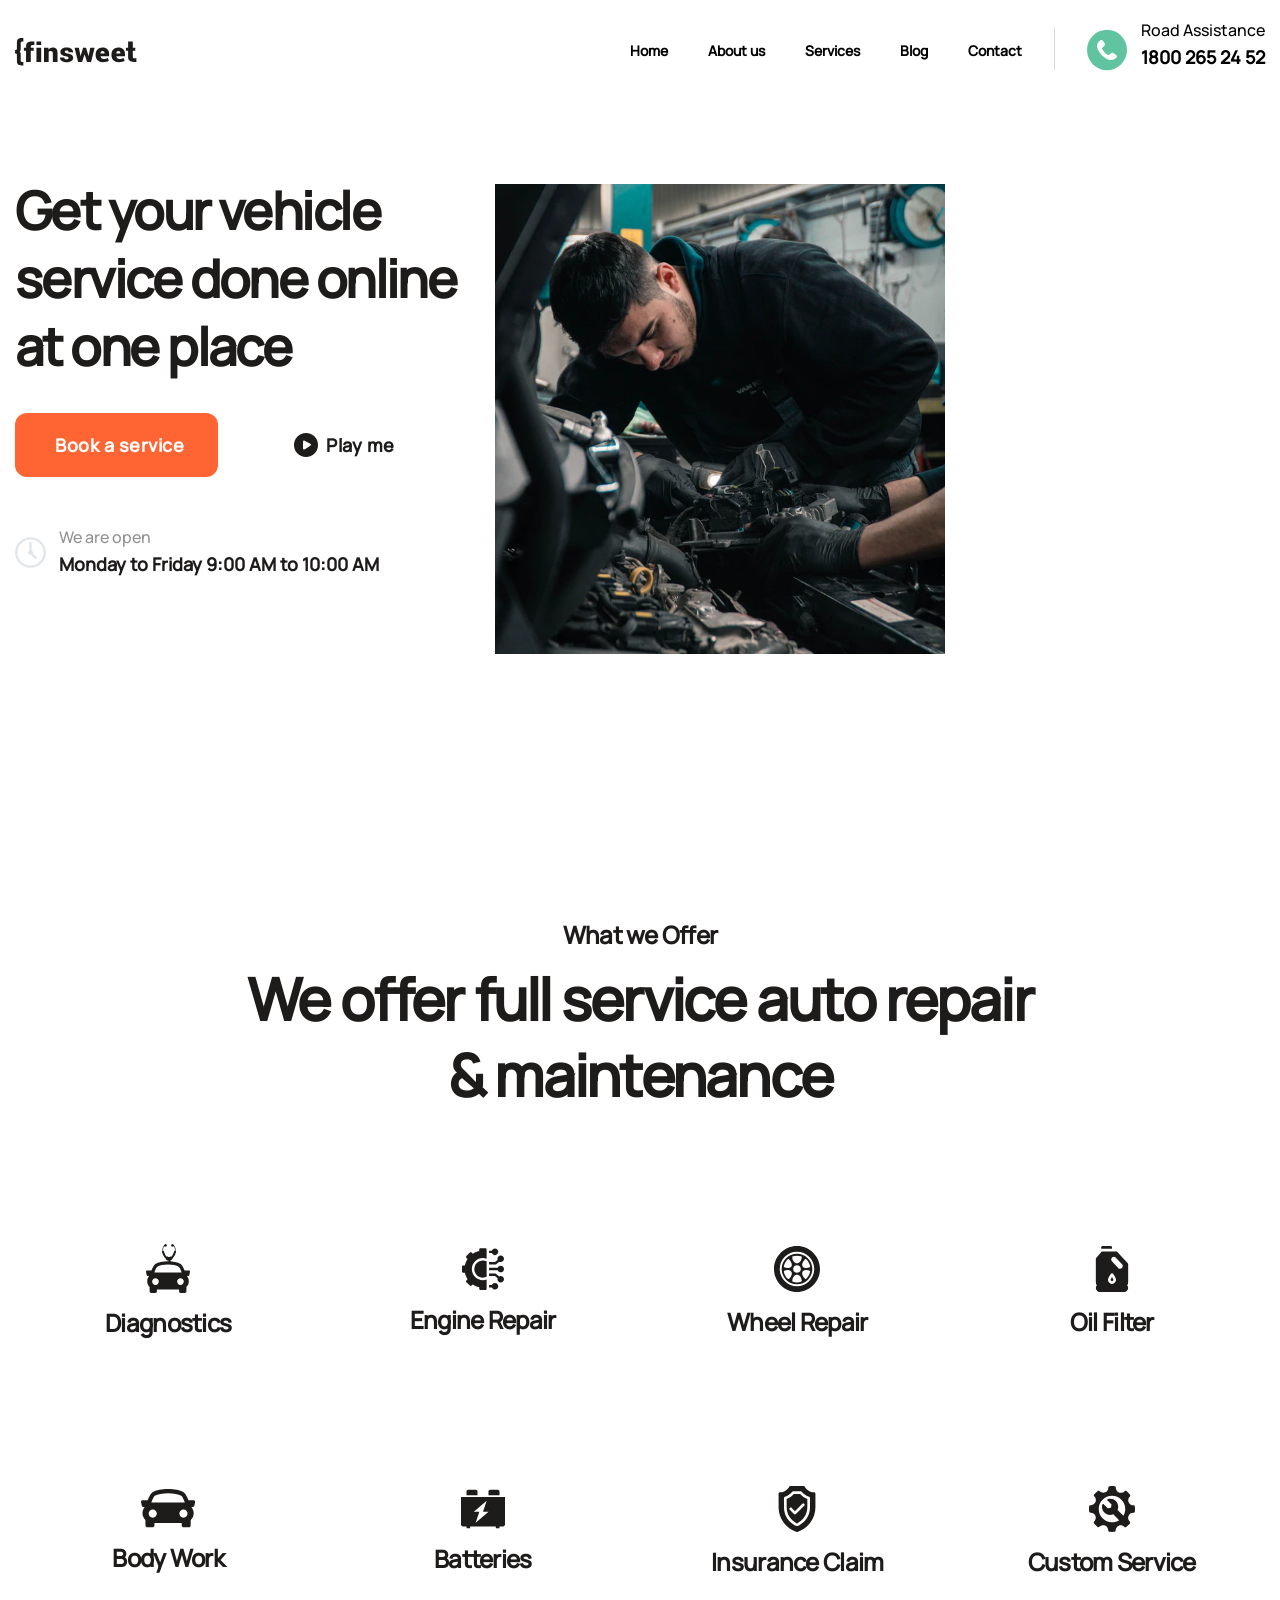
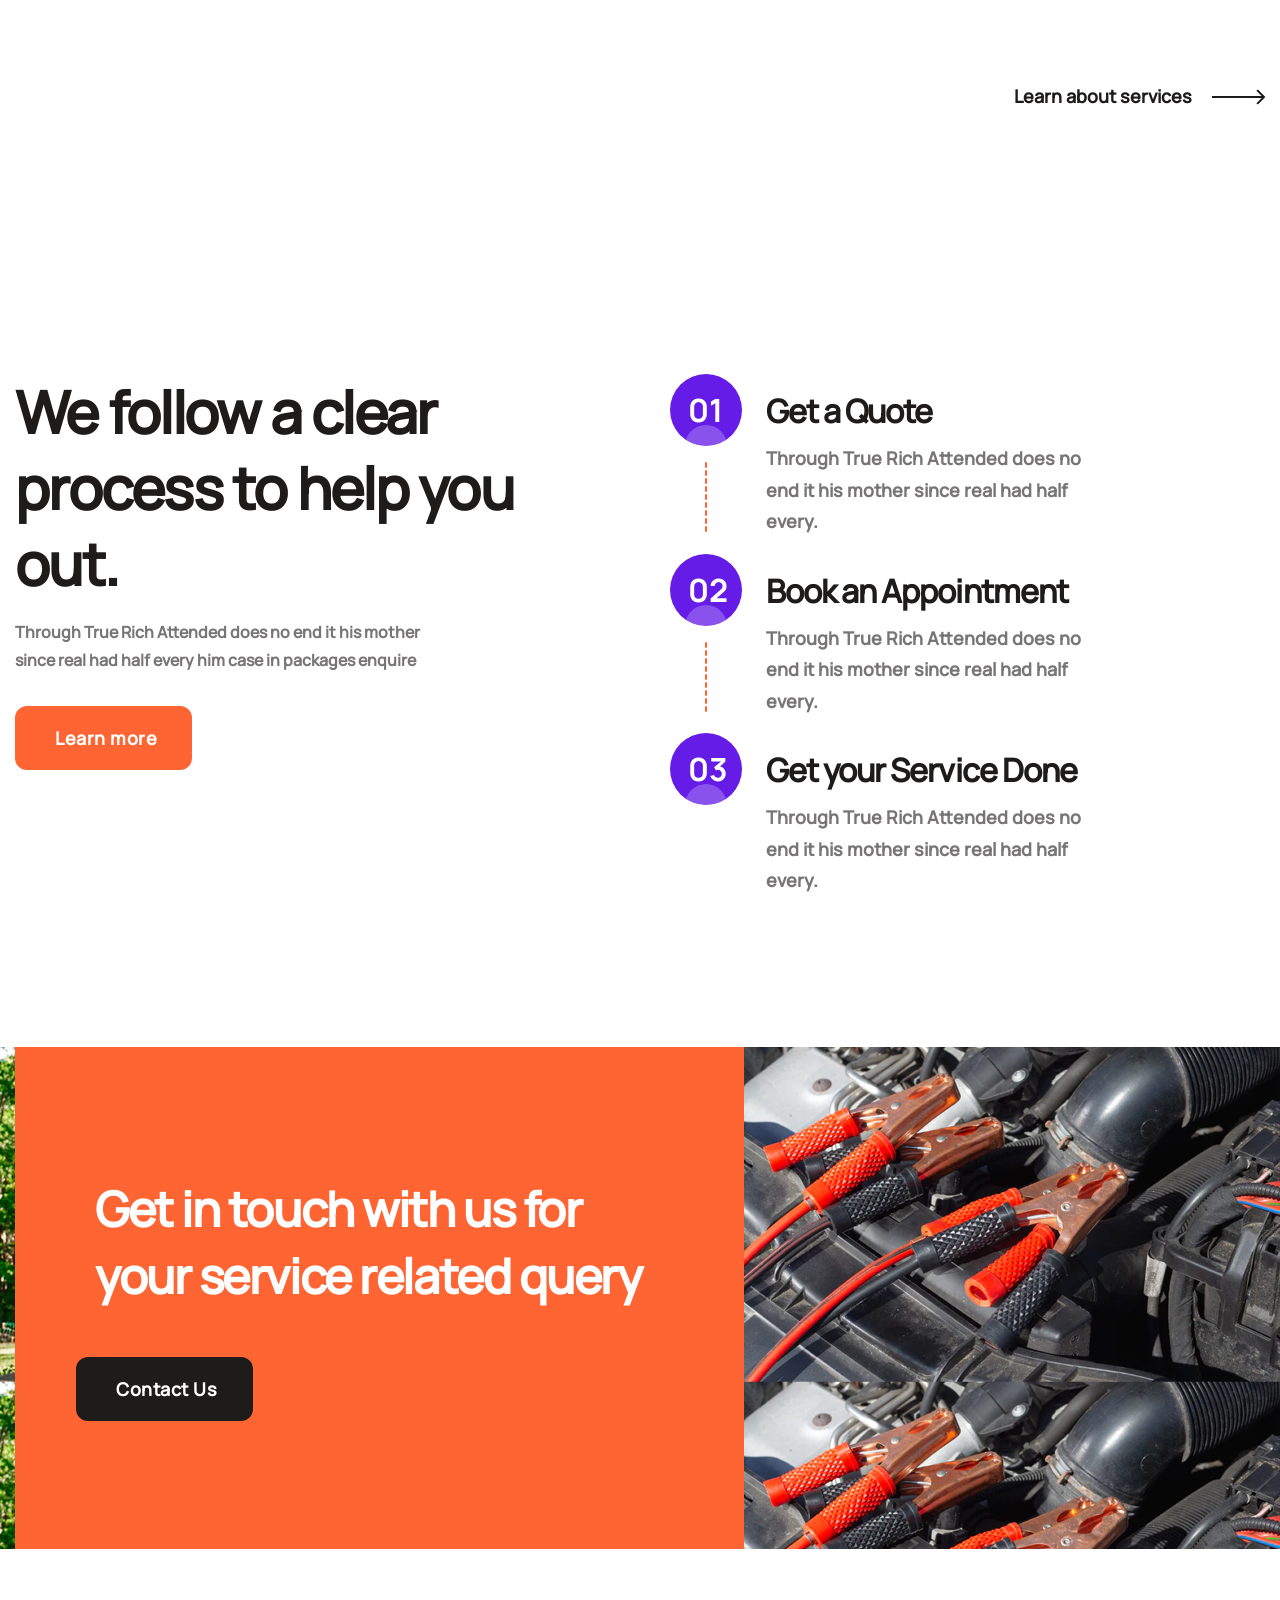
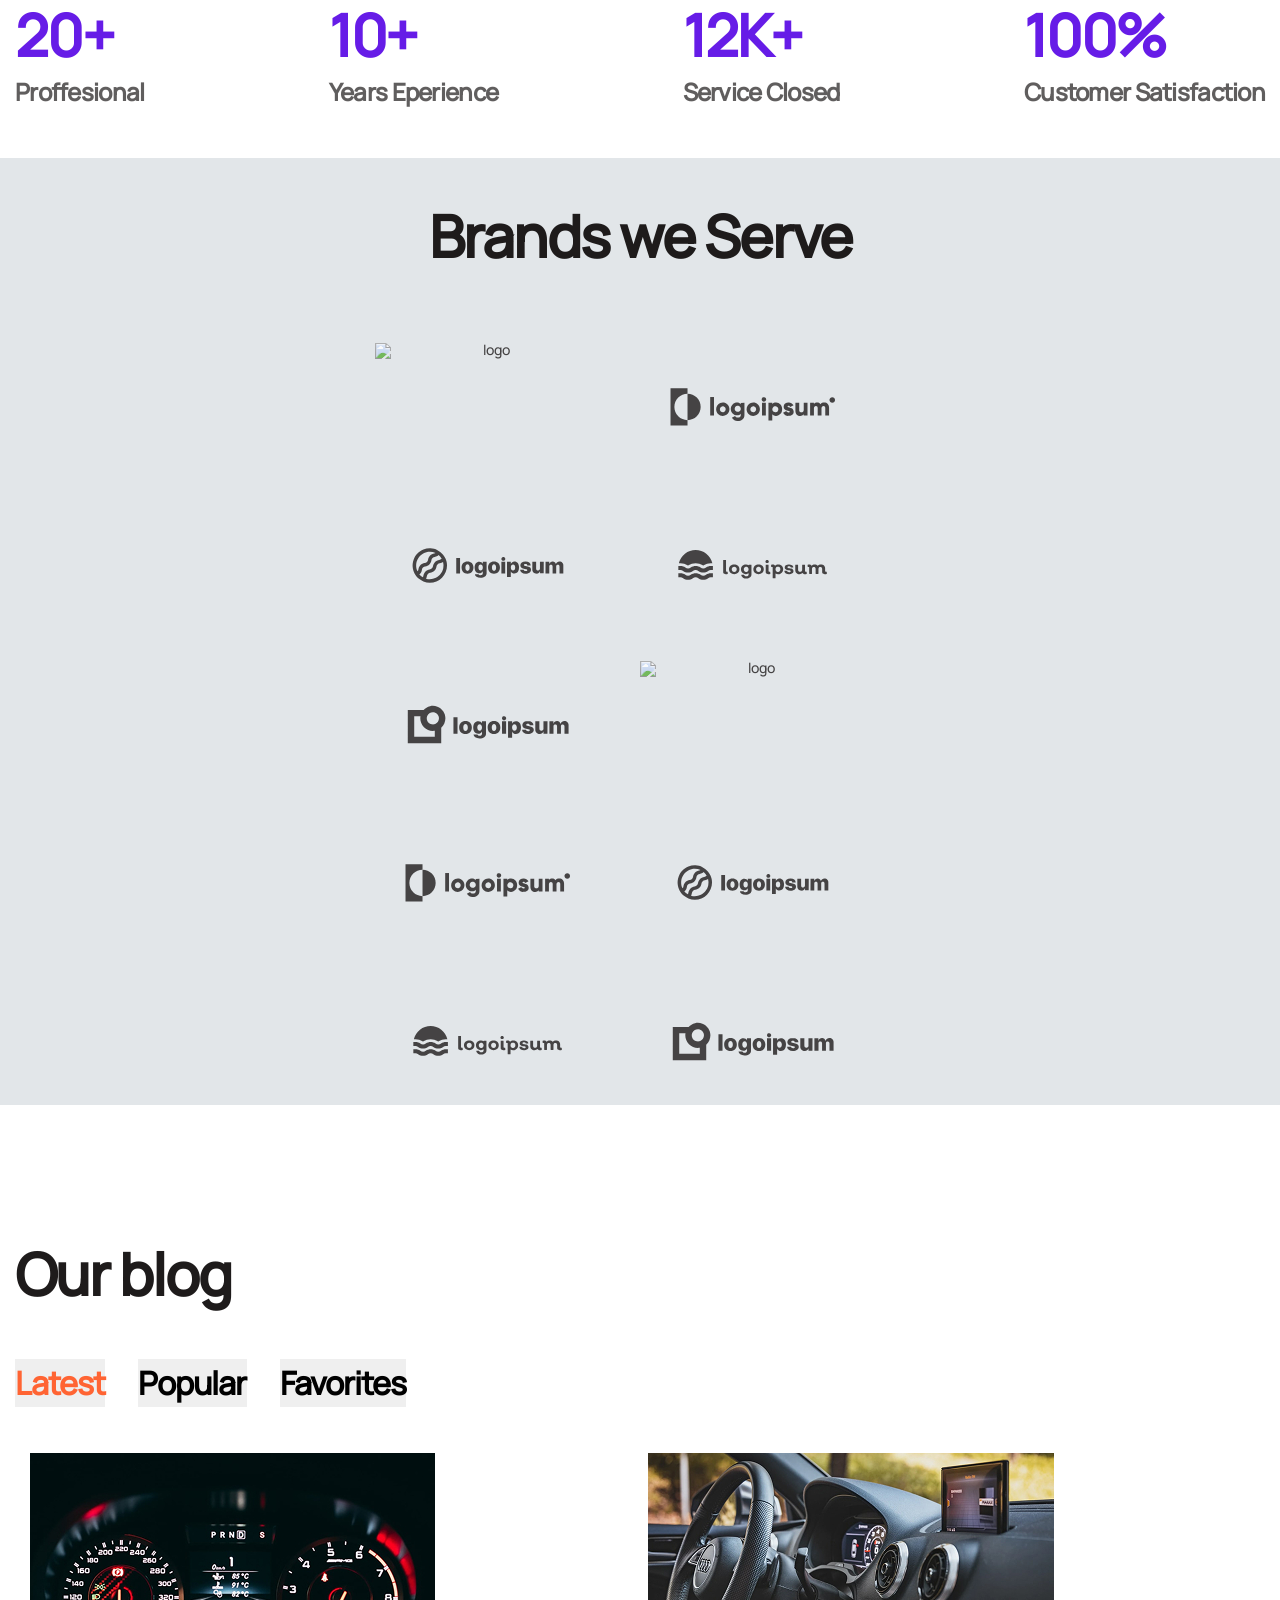
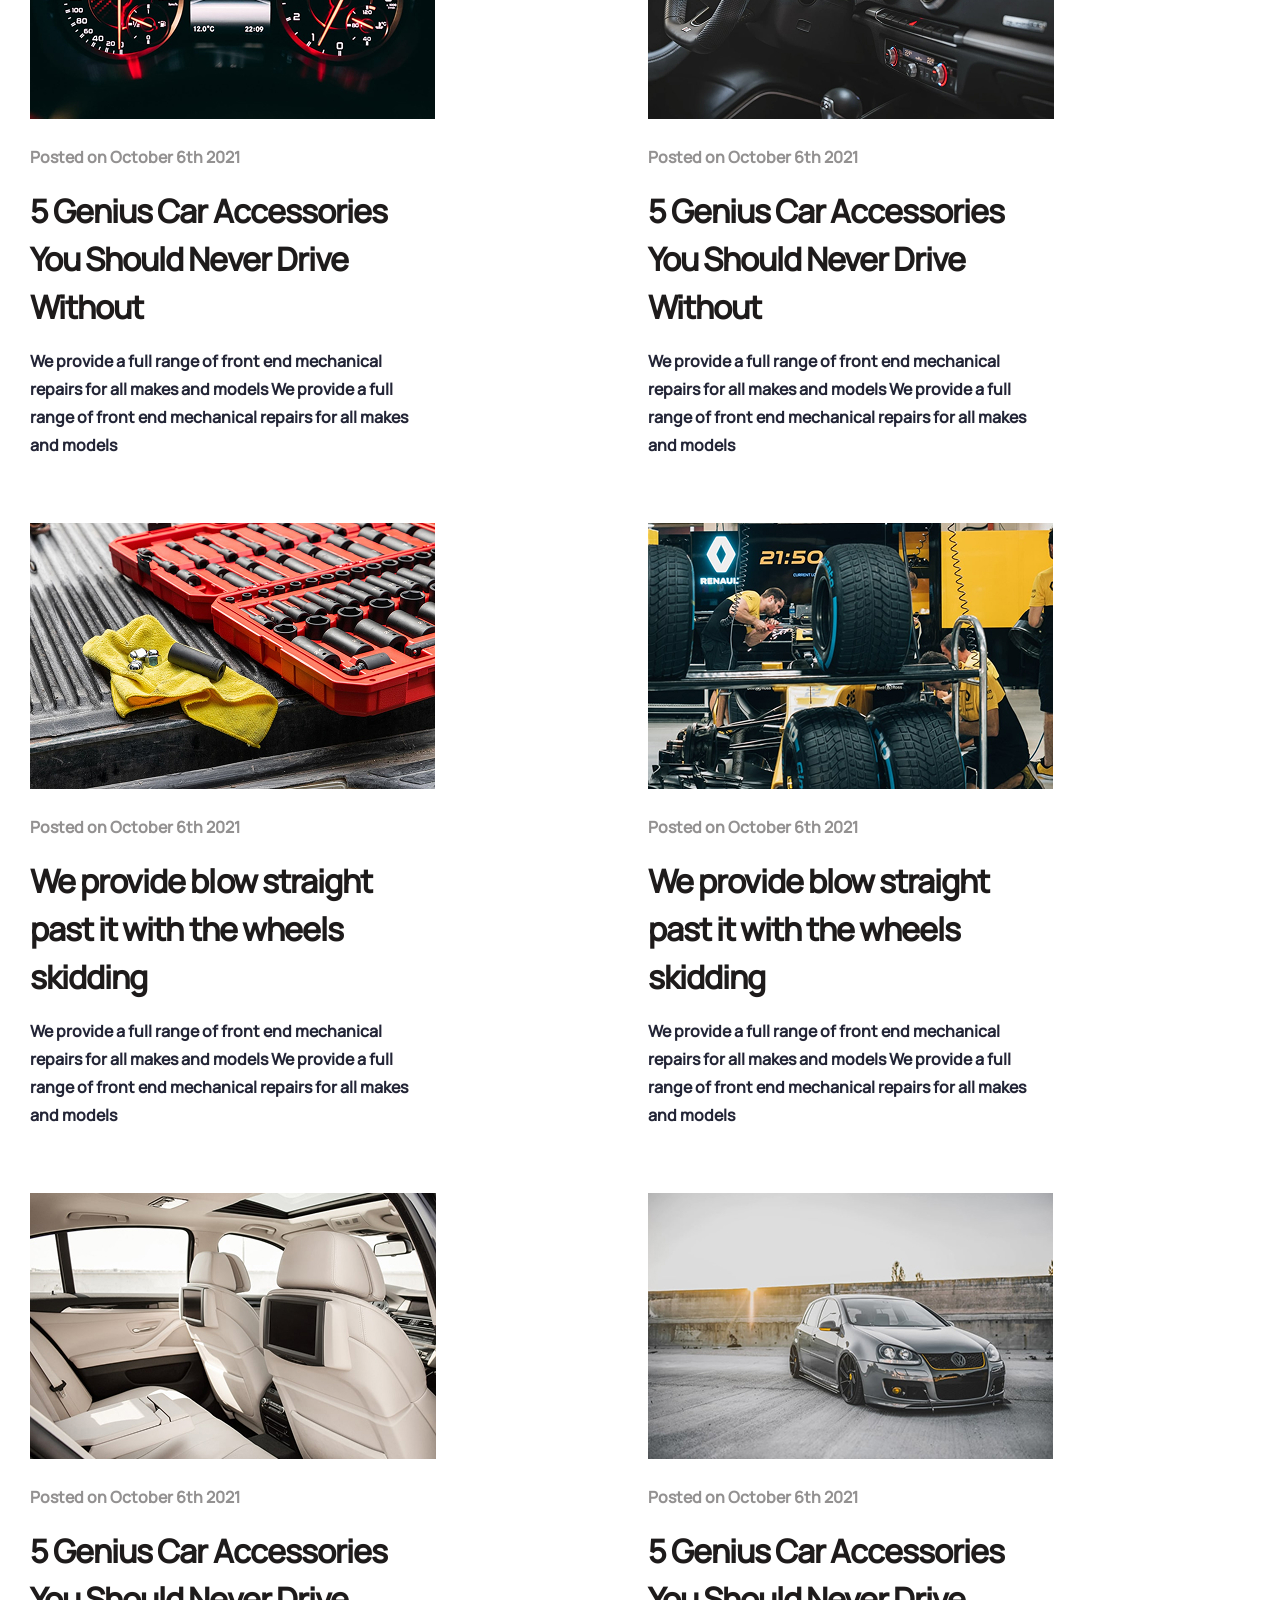
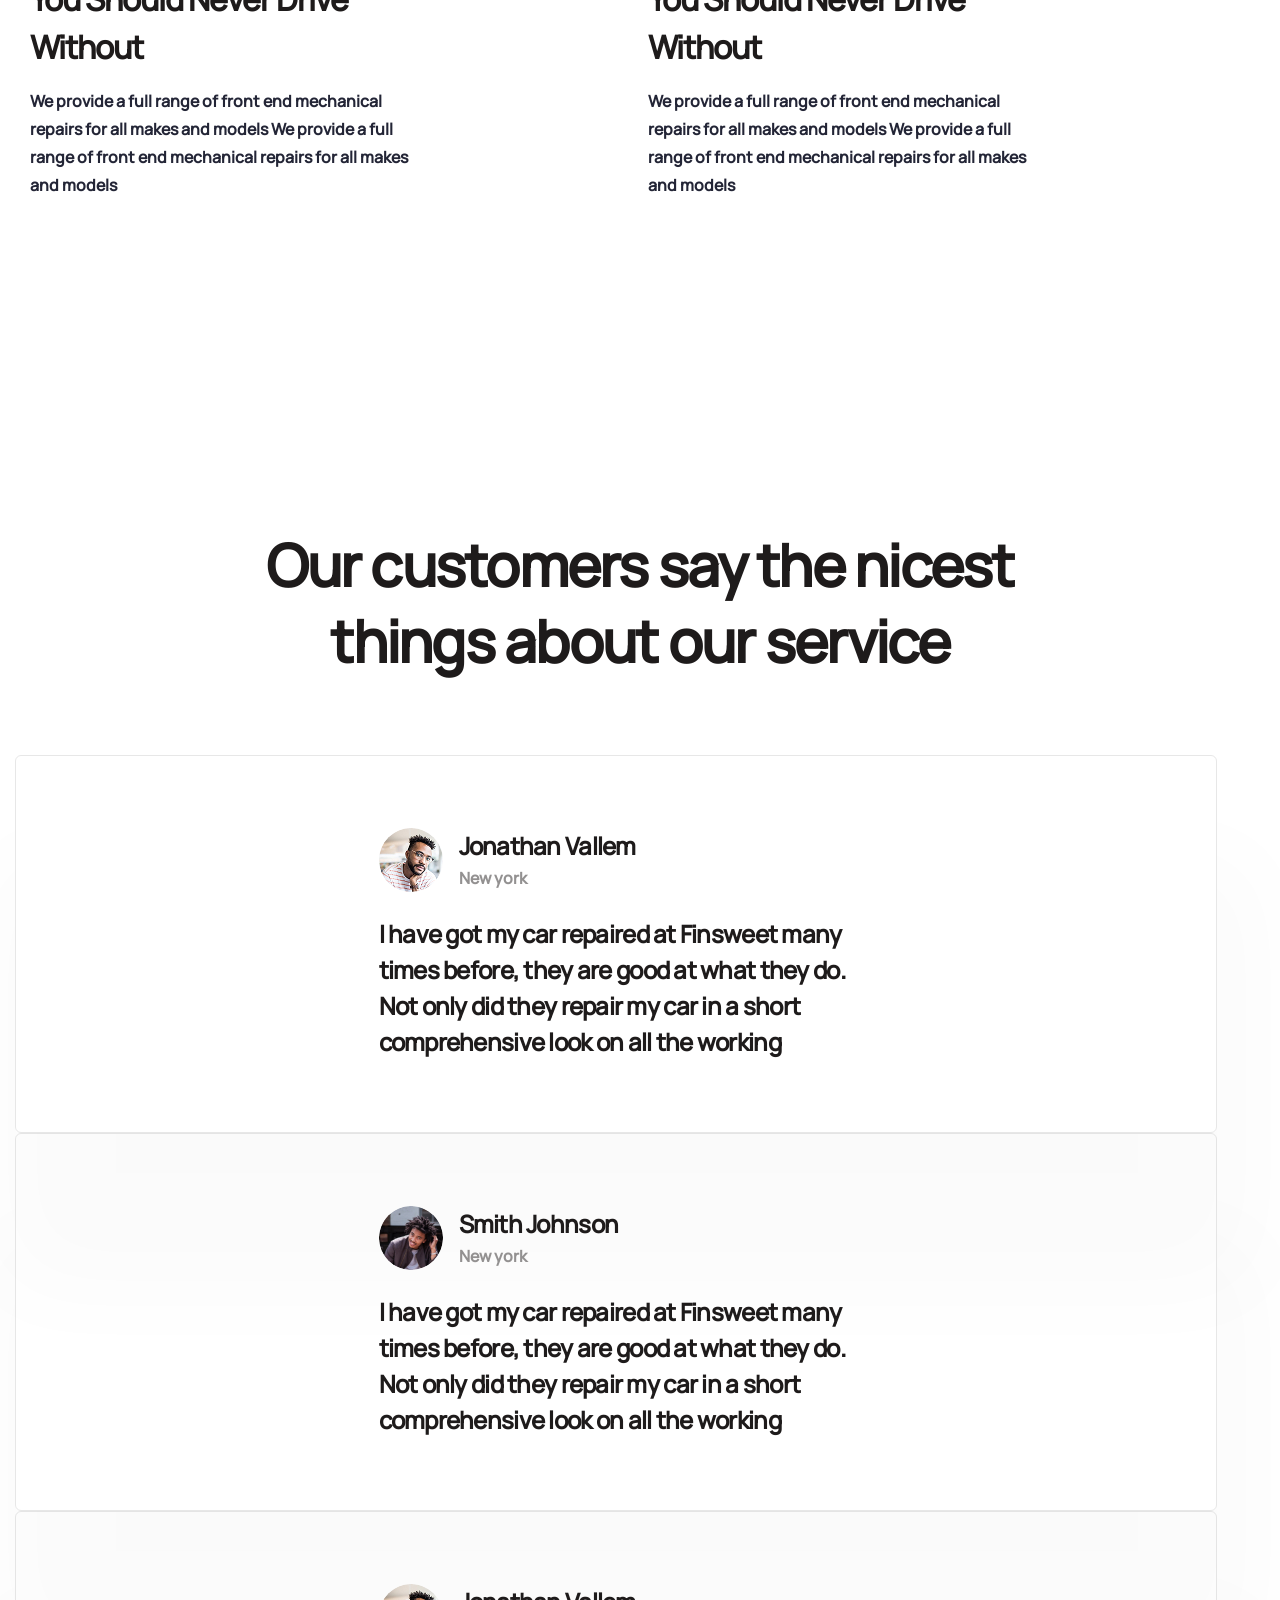
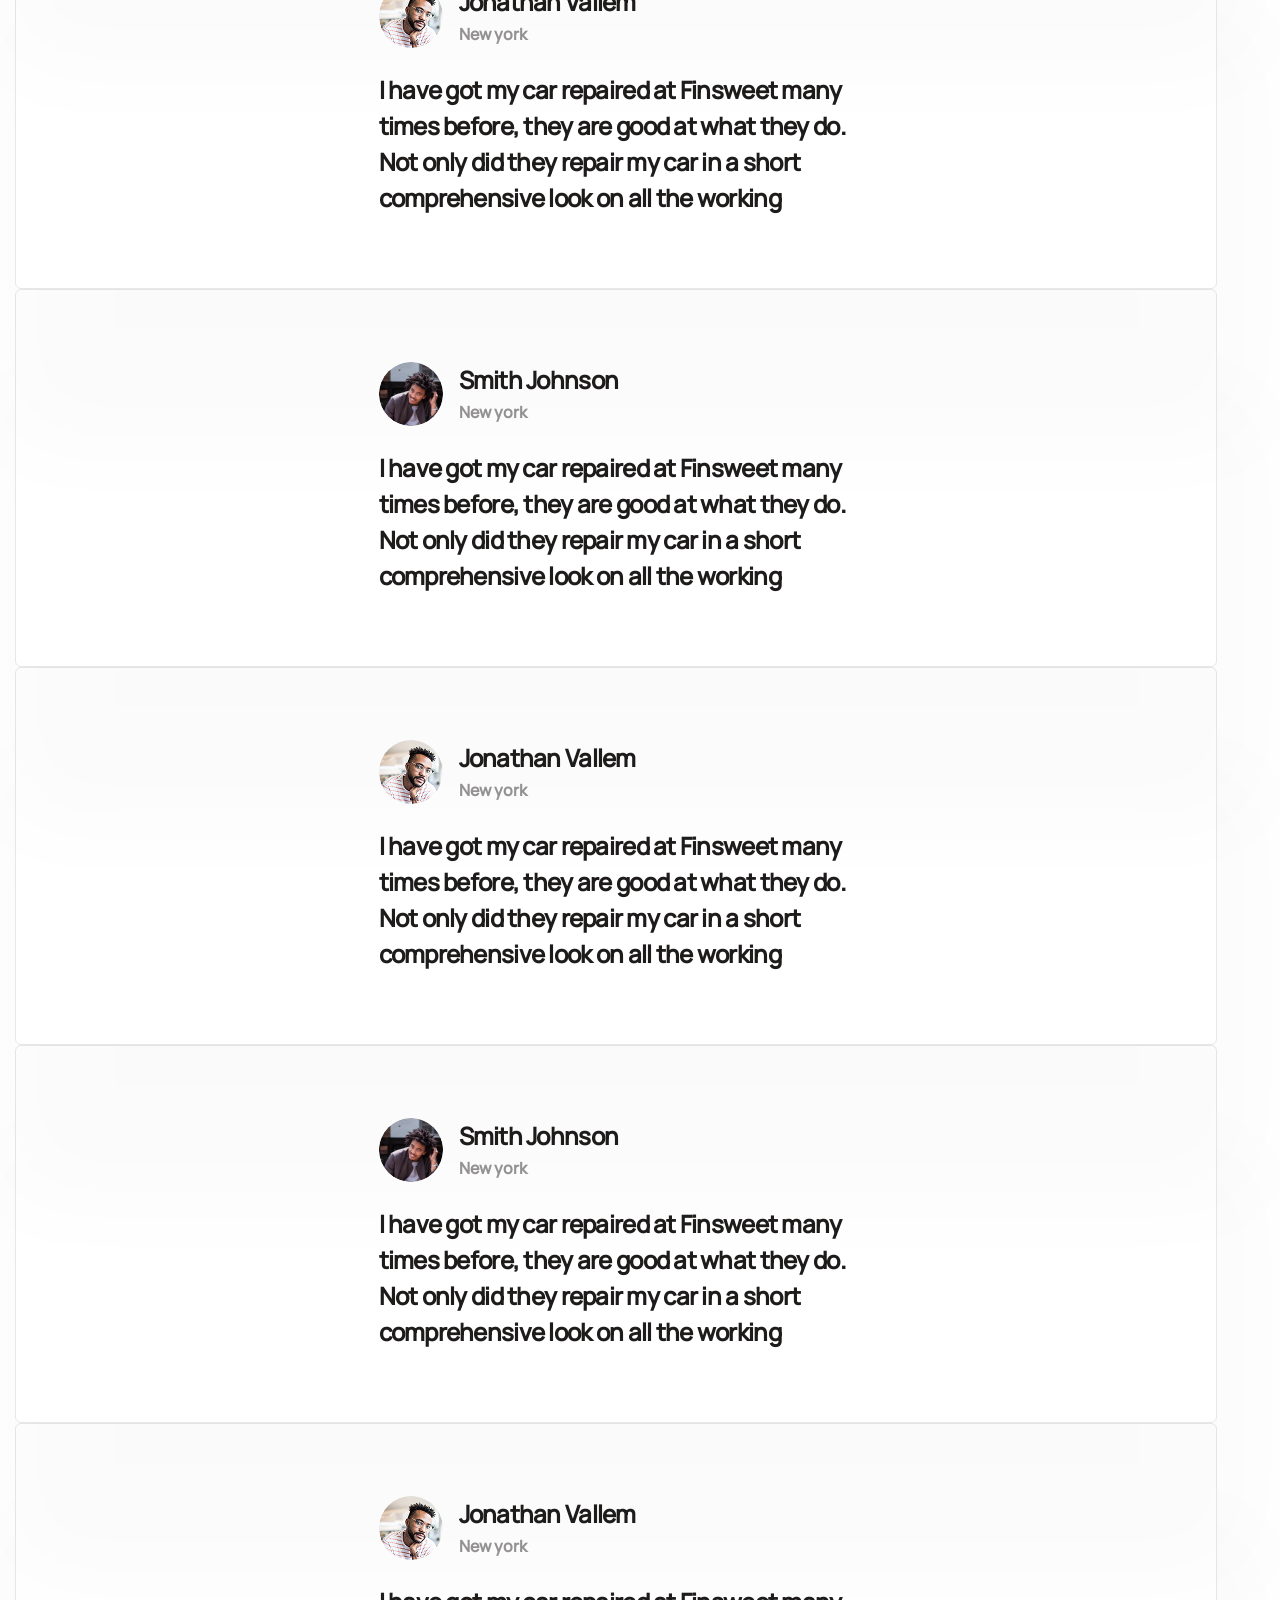
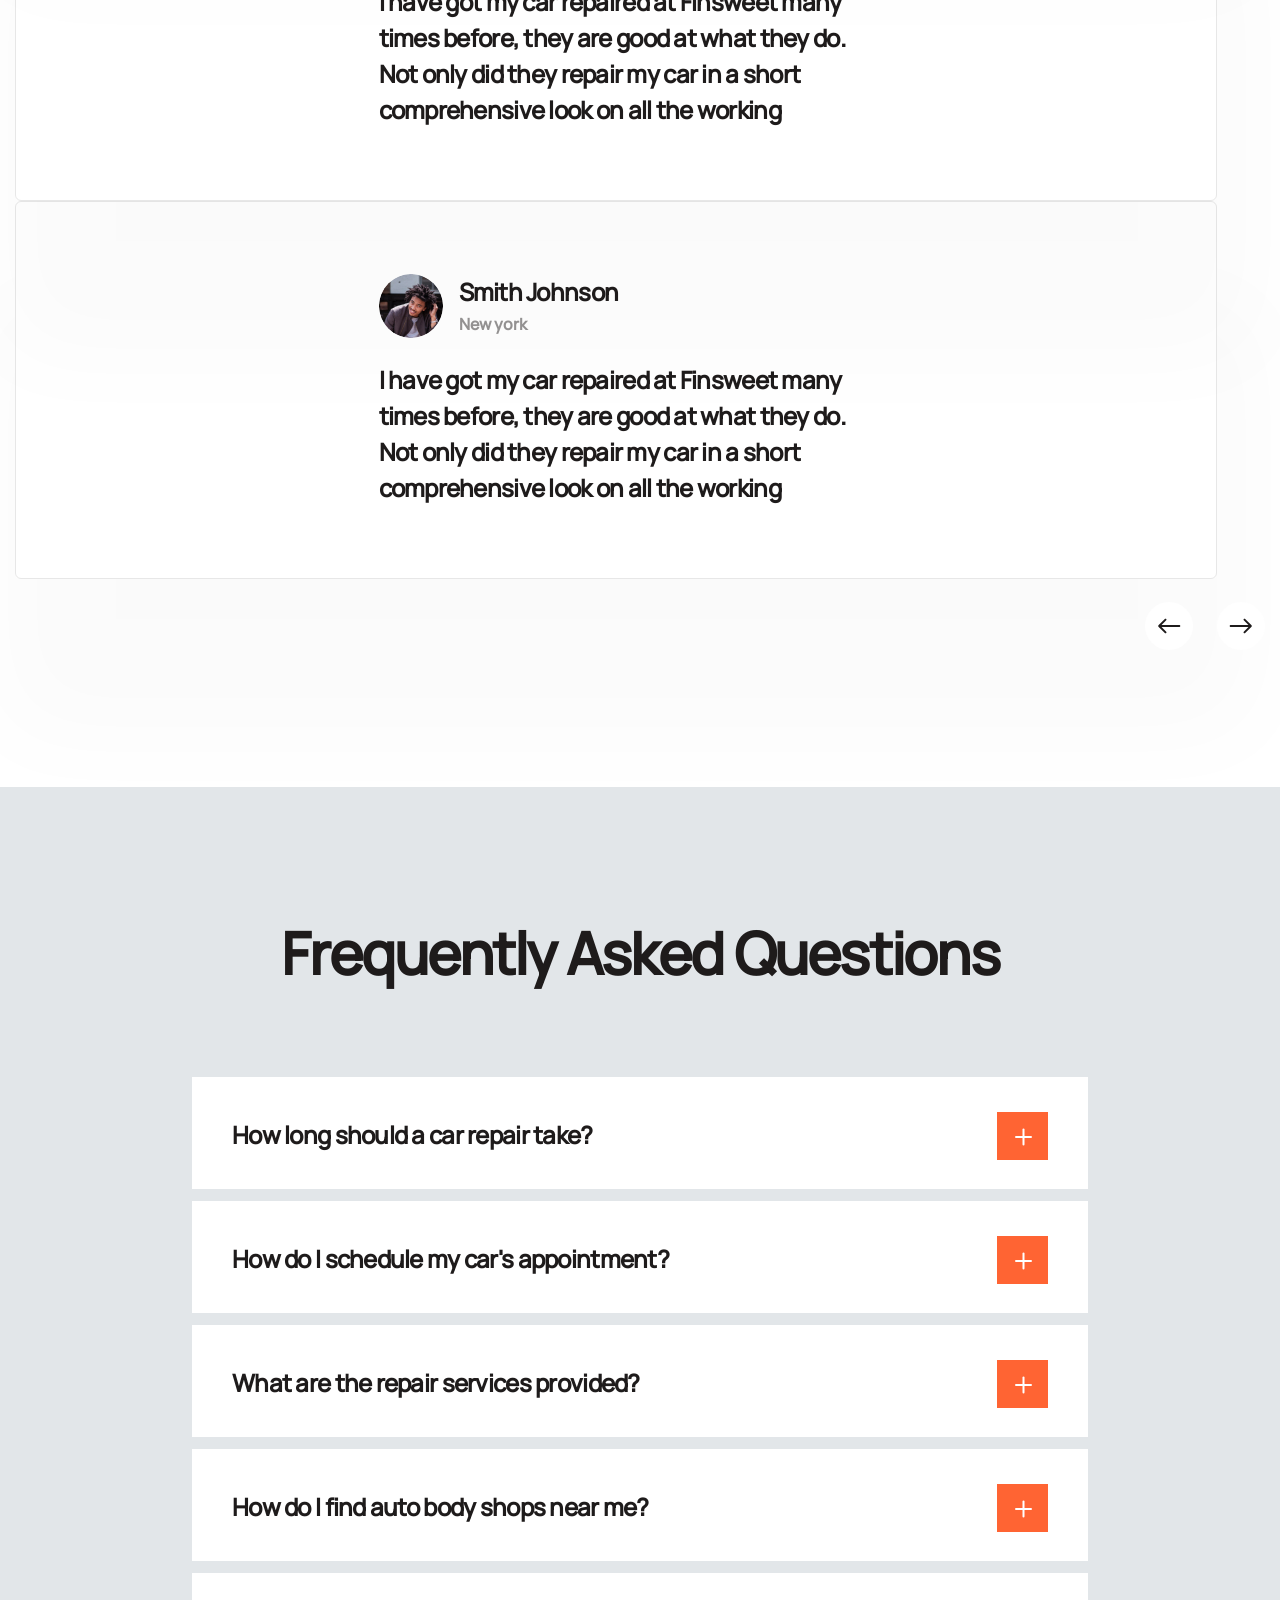
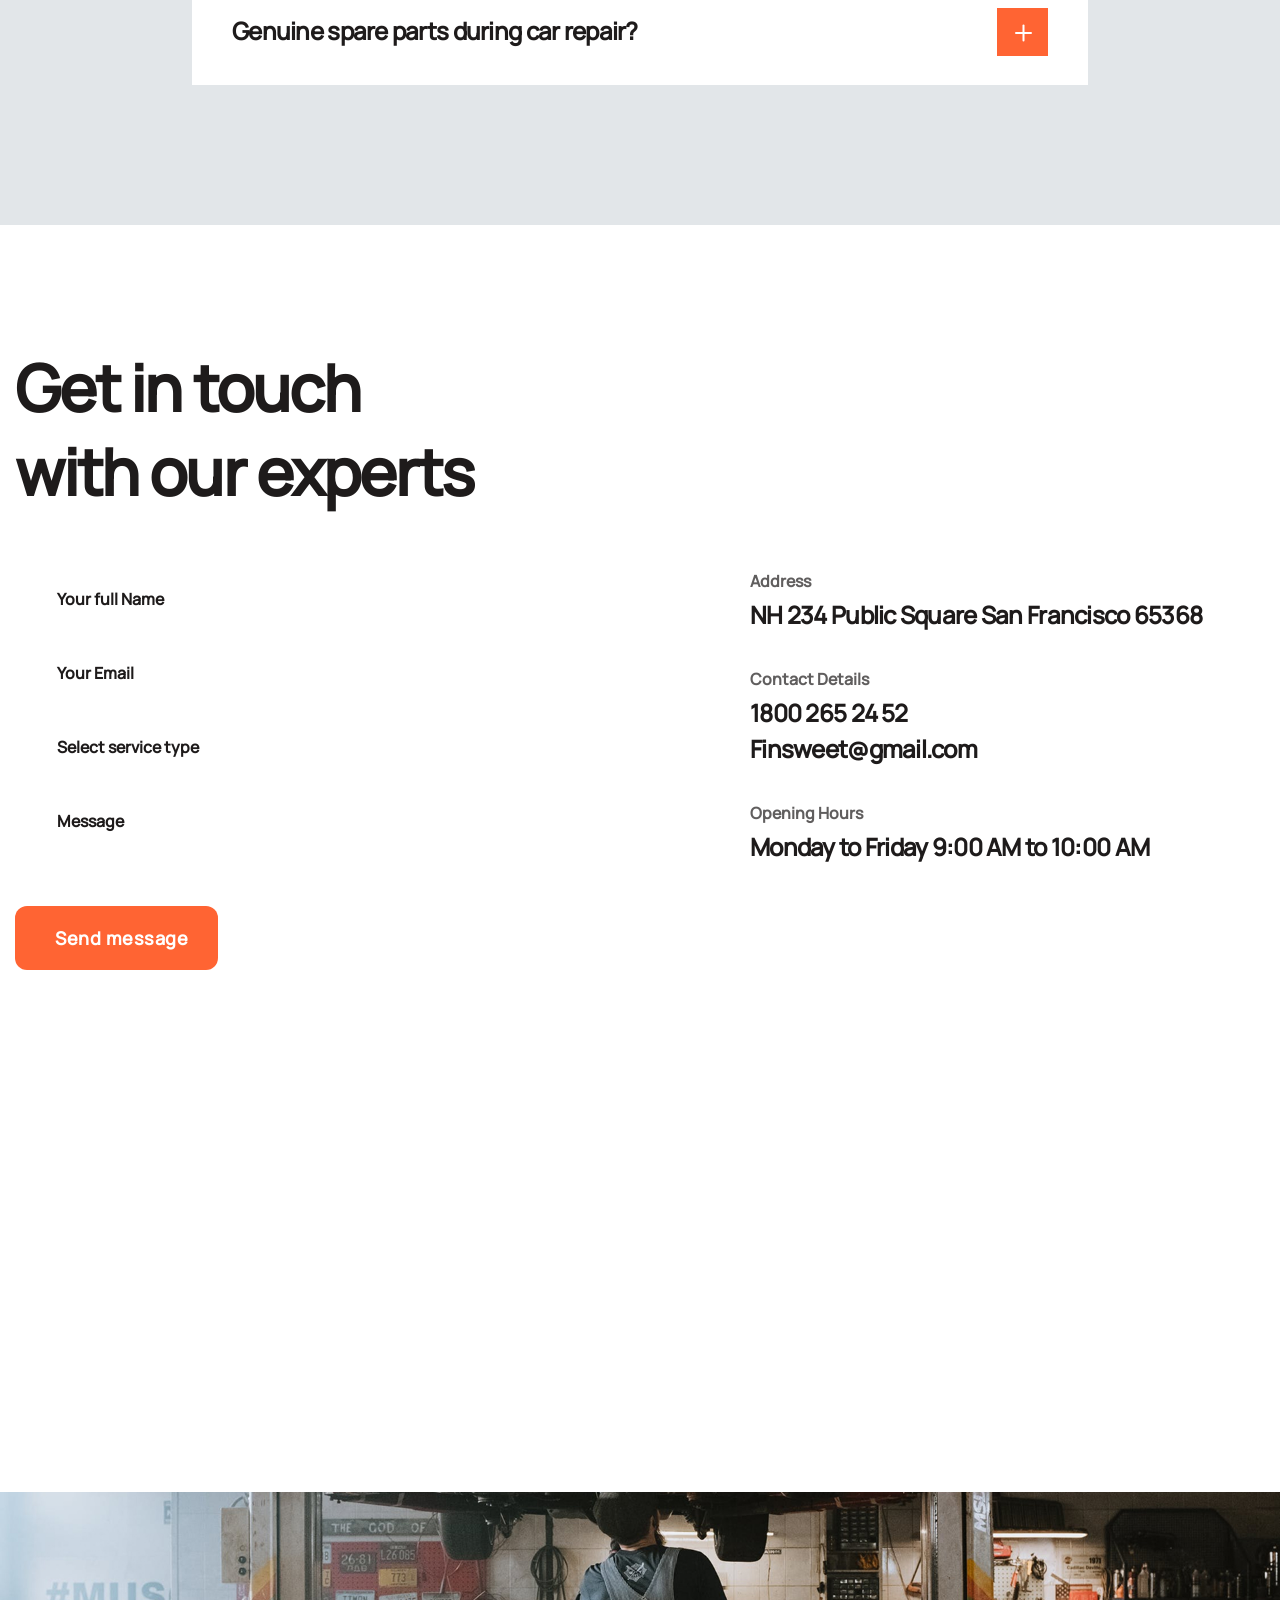
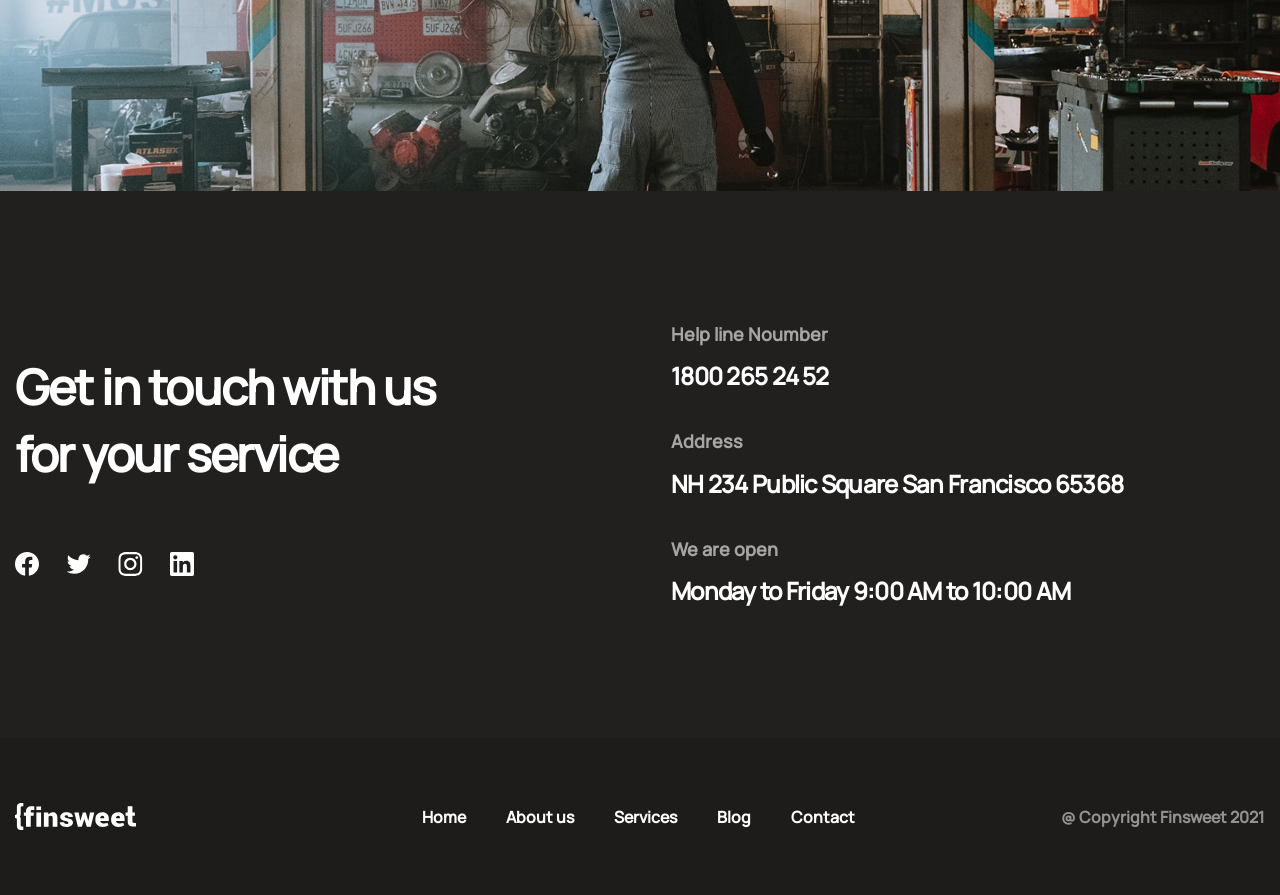
==== index.html @ 6cbe0804 "Version 1.0.0" ====
<!DOCTYPE html>
<html lang="en">

<head>
  <meta charset="UTF-8">
  <meta http-equiv="X-UA-Compatible" content="IE=edge=">
  <meta name="viewport" content="width=device-width, initial-scale=1.0">
  <link rel="stylesheet" href="https://cdn.jsdelivr.net/npm/@fancyapps/ui@5.0/dist/fancybox/fancybox.css" />
  <link rel="stylesheet" type="text/css" href="//cdn.jsdelivr.net/npm/slick-carousel@1.8.1/slick/slick.css" />
  <link rel="stylesheet" href="css/fonts.css">
  <link rel="stylesheet" href="css/reset.css">
  <link rel="stylesheet" href="css/style.css">
  <title>Figma1</title>
</head>

<body>
  <div class="wrapper">
    <div class="overlay overlay--show"></div>
    <header id="home" class="header">
      <a class="burger" href="#">
        <span></span>
      </a>
      <div class="header__top header__top--open">
        <div class="container">
          <div class="header__top-inner">
            <div class="header__logo logo">
              <img src="/images/logo/Logo.svg" alt="logo">
            </div>
            <nav class="header__nav">
              <ul class="header__nav-list">
                <li class="header__nav-item">
                  <a class="header__nav-link" href="#">Home</a>
                </li>
                <li class="header__nav-item">
                  <a class="header__nav-link" href="#about">About us</a>
                </li>
                <li class="header__nav-item">
                  <a class="header__nav-link" href="#services">Services</a>
                </li>
                <li class="header__nav-item">
                  <a class="header__nav-link" href="#blog">Blog</a>
                </li>
                <li class="header__nav-item">
                  <a class="header__nav-link" href="#contact">Contact</a>
                </li>
                <img class="header__nav-line" src="/images/Line.svg" alt="Line">
              </ul>
            </nav>
            <div class="header__user-nav">
              <img class="header__user-img" src="/images/Assistance Icon.svg" alt="Assistance">
              <div class="header__user-text">Road Assistance
                <p class="header__user-number">1800 265 24 52</p>
              </div>
            </div>
          </div>
        </div>
      </div>
      <div class="header__body">
        <div class="container">
          <div class="header__top-inner">
            <div class="header__main">
              <div class="header__content">
                <h1 class="header__title">
                  Get your vehicle service done online at one place
                </h1>
                <div class="header__content-buttons">
                  <a class="header__content-btn button" href="#">Book a service</a>
                  <a class="header__content-btn" href="#">
                    <a class="header__content-btn button button--empty"
                      href="https://www.youtube.com/watch?v=SbNwS1qXj1Q" data-fancybox="button--empty">
                      <img class="header__content-btn__img" src="/images/Play icon.svg">Play me
                    </a>
                  </a>
                </div>
                <div class="header__timetable">
                  <img class="header__timetable-img" src="/images/Icon.svg">
                  <ul class="header__timetable-text">
                    We are open
                    <ul />
                    <p class="header__timetable-time">
                      Monday to Friday 9:00 AM to 10:00 AM
                    </p>
                </div>
              </div>
              <img class="header__img" src="/images/vichle/Image.svg">
              <!-- <img class="header__img-rating" src="/images/Rating.svg" alt="Rating"> -->
              <!-- <img class="header__img-service" src="/images/Service.svg" alt="Service"> -->
            </div>
          </div>
        </div>
      </div>
    </header>
    <main class="main">
      <section id="about" class="main__about about">
        <div class="container">
          <div class="about__inner">
            <div class="about__auto">
              <div class="about__prolog">What we Offer</div>
              <div class="about__heading heading">We offer full service auto repair & maintenance</div>
            </div>
            <div class="about__cell">
              <a class="about__cell-cell1 cell" href="#">
                <img class="about__cell-img1 cellimg" src="/images/icon/Icon.svg" alt="Diagnostics">
                <p>Diagnostics </p>
              </a>
              <a class="about__cell-cell2 cell" href="#">
                <img class="about__cell-img2 cellimg" src="/images/icon/Icon1.svg" alt="Engine Repair">
                <p>Engine Repair</p>
              </a>
              <a class="about__cell-cell3 cell" href="#">
                <img class="about__cell-img3 cellimg" src="/images/icon/Icon2.svg" alt="Wheel Repair">
                <p>Wheel Repair</p>
              </a>
              <a class="about__cell-cell4 cell" href="#">
                <img class="about__cell-img4 cellimg" src="/images/icon/Icon3.svg" alt="Oil Filter">
                <p>Oil Filter</p>
              </a>
              <a class="about__cell-cell5 cell" href="#">
                <img class="about__cell-img5 cellimg" src="/images/icon/Icon4.svg" alt="Body Work">
                <p>Body Work</p>
              </a>
              <a class="about__cell-cell6 cell" href="#">
                <img class="about__cell-img6 cellimg" src="/images/icon/Icon5.svg" alt="Batteries">
                <p>Batteries</p>
              </a>
              <a class="about__cell-cell7 cell" href="#">
                <img class="about__cell-img7 cellimg" src="/images/icon/Icon6.svg" alt="Insurance Claim">
                <p>Insurance Claim</p>
              </a>
              <a class="about__cell-cell8 cell" href="#">
                <img class="about__cell-img8 cellimg" src="/images/icon/Icon7.svg" alt="Custom Service">
                <p>Custom Service</p>
              </a>
            </div>
            <div class="about__service">
              <a href="#">Learn about services <img class="about__service-img" src="/images/right1.svg"></a>
            </div>
          </div>
        </div>
      </section>
      <section class="main__process process">
        <div class="container">
          <div class="process__inner">
            <div class="process__title">
              <div class="process__heading heading">
                We follow a clear process to help you out.
              </div>
              <div class="process__text">
                Through True Rich Attended does no end it his mother since real had half every him case in packages
                enquire
              </div>
              <a href="#" class="process__button button">
                Learn more
              </a>
            </div>
            <ul class="process__steps">
              <li class="process__step">
                <div class="process__step-img">
                  <div class="process__step-img1">
                    <img src="/images/steps/Circle1.svg">
                  </div>
                  <div class="process__step-img2">
                    <img src="/images/steps/Line.svg">
                  </div>
                </div>
                <div class="process__steps-title">
                  <div class="process__steps-heading">
                    Get a Quote
                  </div>
                  <div class="process__steps-text">
                    Through True Rich Attended does no end it his mother since real had half every.
                  </div>
                </div>
              </li>
              <li class="process__step">
                <div class="process__step-img">
                  <div class="process__step-img1">
                    <img src="/images/steps/Circle2.svg">
                  </div>
                  <div class="process__step-img2">
                    <img src="/images/steps/Line.svg">
                  </div>
                </div>
                <div class="process__steps-title">
                  <div class="process__steps-heading">
                    Book an Appointment
                  </div>
                  <div class="process__steps-text">
                    Through True Rich Attended does no end it his mother since real had half every.
                  </div>
                </div>
              </li>
              <li class="process__step">
                <div class="process__step-img">
                  <div class="process__step-img1">
                    <img src="/images/steps/Circle3.svg">
                  </div>
                </div>
                <div class="process__steps-title">
                  <div class="process__steps-heading">
                    Get your Service Done
                  </div>
                  <div class="process__steps-text">
                    Through True Rich Attended does no end it his mother since real had half every.
                  </div>
                </div>
              </li>
            </ul>
          </div>
        </div>
      </section>
      <section id="services" class="main__services services">
        <div class="container">
          <div class="services__inner">
            <div class="services__header">
              Get in touch with us for your service related query
            </div>
            <a class="services__button button" href="#">
              Contact Us
            </a>
          </div>
        </div>
      </section>
      <section class="main__achievements achievements">
        <div class="container">
          <div class="achievements__inner">
            <ul class="achievements__all">
              <li class="achievements__one">
                <span>20+</span>
                <p>Proffesional</p>
              </li>
              <li class="achievements__one">
                <span>10+</span>
                <p>Years Eperience</p>
              </li>
              <li class="achievements__one">
                <span>12K+</span>
                <p>Service Closed</p>
              </li>
              <li class="achievements__one">
                <span>100%</span>
                <p>Customer Satisfaction</p>
              </li>
            </ul>
          </div>
        </div>
      </section>
      <section class="main__brands brands">
        <div class="container">
          <div class="brands__inner">
            <div class="brands__heading heading">
              Brands we Serve
            </div>
            <div class="brands__title-top">
                <img src="/images/logo/logo1.svg" alt="logo">
                <img src="/images/logo/logo-6.svg" alt="logo">
                <img src="/images/logo/logo-7 1.svg" alt="logo">
                <img src="/images/logo/logo-3.svg" alt="logo">
                <img src="/images/logo/logo-1 1.svg" alt="logo">
                <img src="/images/logo/logo1.svg" alt="logo">
                <img src="/images/logo/logo-6.svg" alt="logo">
                <img src="/images/logo/logo-7 1.svg" alt="logo">
                <img src="/images/logo/logo-3.svg" alt="logo">
                <img src="/images/logo/logo-1 1.svg" alt="logo">
            </div>
          </div>
        </div>
      </section>
      <section id="blog" class="main__blog blog">
        <div class="container">
          <div class="blog__inner">
            <div class="blog__heading heading">
              Our blog
            </div>
            <div class="blog__body">
              <div class="blog__button-box">
                <button class="blog__button blog__button--active" type="button" data-filter="all">Latest</button>
                <button class="blog__button" type="button" data-filter=".category-a">Popular</button>
                <button class="blog__button" type="button" data-filter=".category-b">Favorites</button>
              </div>
              <ul class="blog__list">
                <li class="blog__list-item mix category-a">
                  <a class="blog__list-link" href="#">
                    <div class="blog__image-box">
                      <img src="/images/img/img3.jpg">
                    </div>
                    <div class="blog__link-content">
                      <div class="blog__link-date">Posted on October 6th 2021</div>
                      <p class="blog__link-text">
                        5 Genius Car Accessories You Should Never Drive Without
                      </p>
                      <div class="blog__link-title">
                        We provide a full range of front end mechanical repairs for all makes and models We provide a
                        full range of front end mechanical repairs for all makes and models
                      </div>
                    </div>
                  </a>
                </li>
                <li class="blog__list-item mix category-a">
                  <a class="blog__list-link" href="#">
                    <div class="blog__image-box">
                      <img src="/images/img/img4.jpg">
                    </div>
                    <div class="blog__link-content">
                      <div class="blog__link-date">Posted on October 6th 2021</div>
                      <p class="blog__link-text">
                        5 Genius Car Accessories You Should Never Drive Without
                      </p>
                      <div class="blog__link-title">
                        We provide a full range of front end mechanical repairs for all makes and models We provide a
                        full range of front end mechanical repairs for all makes and models
                      </div>
                    </div>
                  </a>
                </li>
                <li class="blog__list-item mix category-a">
                  <a class="blog__list-link" href="#">
                    <div class="blog__image-box">
                      <img src="/images/img/img5.jpg">
                    </div>
                    <div class="blog__link-content">
                      <div class="blog__link-date">Posted on October 6th 2021</div>
                      <p class="blog__link-text">
                        We provide blow straight past it with the wheels skidding
                      </p>
                      <div class="blog__link-title">
                        We provide a full range of front end mechanical repairs for all makes and models We provide a
                        full range of front end mechanical repairs for all makes and models
                      </div>
                    </div>
                  </a>
                </li>
                <li class="blog__list-item mix category-b">
                  <a class="blog__list-link" href="#">
                    <div class="blog__image-box">
                      <img src="/images/img/img6.jpg">
                    </div>
                    <div class="blog__link-content">
                      <div class="blog__link-date">Posted on October 6th 2021</div>
                      <p class="blog__link-text">
                        We provide blow straight past it with the wheels skidding
                      </p>
                      <div class="blog__link-title">
                        We provide a full range of front end mechanical repairs for all makes and models We provide a
                        full range of front end mechanical repairs for all makes and models
                      </div>
                    </div>
                  </a>
                </li>
                <li class="blog__list-item mix category-b">
                  <a class="blog__list-link" href="#">
                    <div class="blog__image-box">
                      <img src="/images/img/img7.jpg">
                    </div>
                    <div class="blog__link-content">
                      <div class="blog__link-date">Posted on October 6th 2021</div>
                      <p class="blog__link-text">
                        5 Genius Car Accessories You Should Never Drive Without
                      </p>
                      <div class="blog__link-title">
                        We provide a full range of front end mechanical repairs for all makes and models We provide a
                        full range of front end mechanical repairs for all makes and models
                      </div>
                    </div>
                  </a>
                </li>
                <li class="blog__list-item mix category-b">
                  <a class="blog__list-link" href="#">
                    <div class="blog__image-box">
                      <img src="/images/img/img8.jpg">
                    </div>
                    <div class="blog__link-content">
                      <div class="blog__link-date">Posted on October 6th 2021</div>
                      <p class="blog__link-text">
                        5 Genius Car Accessories You Should Never Drive Without
                      </p>
                      <div class="blog__link-title">
                        We provide a full range of front end mechanical repairs for all makes and models We provide a
                        full range of front end mechanical repairs for all makes and models
                      </div>
                    </div>
                  </a>
                </li>
              </ul>
            </div>
          </div>
        </div>
      </section>
      <section class="main__comments comments">
        <div class="container">
          <div class="comments__inner">
            <div class="comments__heading heading">
              Our customers say the nicest things about our service
            </div>
            <div class="comments__slider-wrapper">
              <div class="comments__slider">
                <div class="comments__slide">
                  <div class="comments__slide-inner">
                    <div class="comments__user">
                      <div class="comments__avatar">
                        <img src="/images/K84vnnzxmTQ.jpg">
                      </div>
                      <div class="comments__info">
                        <div class="comments__name">
                          Jonathan Vallem
                        </div>
                        <div class="comments__city">
                          New york
                        </div>
                      </div>
                    </div>
                    <div class="comments__text">
                      I have got my car repaired at Finsweet many times before, they are good at what they do. Not only
                      did they repair my car in a short comprehensive look on all the working
                    </div>
                  </div>
                </div>
                <div class="comments__slide">
                  <div class="comments__slide-inner">
                    <div class="comments__user">
                      <div class="comments__avatar">
                        <img src="/images/nJHvhXS4C0U.jpg">
                      </div>
                      <div class="comments__info">
                        <div class="comments__name">
                          Smith Johnson
                        </div>
                        <div class="comments__city">
                          New york
                        </div>
                      </div>
                    </div>
                    <div class="comments__text">
                      I have got my car repaired at Finsweet many times before, they are good at what they do. Not only
                      did they repair my car in a short comprehensive look on all the working
                    </div>
                  </div>
                </div>
                <div class="comments__slide">
                  <div class="comments__slide-inner">
                    <div class="comments__user">
                      <div class="comments__avatar">
                        <img src="/images/K84vnnzxmTQ.jpg">
                      </div>
                      <div class="comments__info">
                        <div class="comments__name">
                          Jonathan Vallem
                        </div>
                        <div class="comments__city">
                          New york
                        </div>
                      </div>
                    </div>
                    <div class="comments__text">
                      I have got my car repaired at Finsweet many times before, they are good at what they do. Not only
                      did they repair my car in a short comprehensive look on all the working
                    </div>
                  </div>
                </div>
                <div class="comments__slide">
                  <div class="comments__slide-inner">
                    <div class="comments__user">
                      <div class="comments__avatar">
                        <img src="/images/nJHvhXS4C0U.jpg">
                      </div>
                      <div class="comments__info">
                        <div class="comments__name">
                          Smith Johnson
                        </div>
                        <div class="comments__city">
                          New york
                        </div>
                      </div>
                    </div>
                    <div class="comments__text">
                      I have got my car repaired at Finsweet many times before, they are good at what they do. Not only
                      did they repair my car in a short comprehensive look on all the working
                    </div>
                  </div>
                </div>
                <div class="comments__slide">
                  <div class="comments__slide-inner">
                    <div class="comments__user">
                      <div class="comments__avatar">
                        <img src="/images/K84vnnzxmTQ.jpg">
                      </div>
                      <div class="comments__info">
                        <div class="comments__name">
                          Jonathan Vallem
                        </div>
                        <div class="comments__city">
                          New york
                        </div>
                      </div>
                    </div>
                    <div class="comments__text">
                      I have got my car repaired at Finsweet many times before, they are good at what they do. Not only
                      did they repair my car in a short comprehensive look on all the working
                    </div>
                  </div>
                </div>
                <div class="comments__slide">
                  <div class="comments__slide-inner">
                    <div class="comments__user">
                      <div class="comments__avatar">
                        <img src="/images/nJHvhXS4C0U.jpg">
                      </div>
                      <div class="comments__info">
                        <div class="comments__name">
                          Smith Johnson
                        </div>
                        <div class="comments__city">
                          New york
                        </div>
                      </div>
                    </div>
                    <div class="comments__text">
                      I have got my car repaired at Finsweet many times before, they are good at what they do. Not only
                      did they repair my car in a short comprehensive look on all the working
                    </div>
                  </div>
                </div>
                <div class="comments__slide">
                  <div class="comments__slide-inner">
                    <div class="comments__user">
                      <div class="comments__avatar">
                        <img src="/images/K84vnnzxmTQ.jpg">
                      </div>
                      <div class="comments__info">
                        <div class="comments__name">
                          Jonathan Vallem
                        </div>
                        <div class="comments__city">
                          New york
                        </div>
                      </div>
                    </div>
                    <div class="comments__text">
                      I have got my car repaired at Finsweet many times before, they are good at what they do. Not only
                      did they repair my car in a short comprehensive look on all the working
                    </div>
                  </div>
                </div>
                <div class="comments__slide">
                  <div class="comments__slide-inner">
                    <div class="comments__user">
                      <div class="comments__avatar">
                        <img src="/images/nJHvhXS4C0U.jpg">
                      </div>
                      <div class="comments__info">
                        <div class="comments__name">
                          Smith Johnson
                        </div>
                        <div class="comments__city">
                          New york
                        </div>
                      </div>
                    </div>
                    <div class="comments__text">
                      I have got my car repaired at Finsweet many times before, they are good at what they do. Not only
                      did they repair my car in a short comprehensive look on all the working
                    </div>
                  </div>
                </div>
              </div>
              <div class="comments__title">
                <div class="comments__dots"></div>
                <div class="comments__title-arrows">
                  <a class="comments__arrow comments__prev" href="#">
                    <svg width="48" height="48" viewBox="0 0 48 48" fill="none" xmlns="http://www.w3.org/2000/svg">
                      <circle cx="24" cy="24" r="24" transform="rotate(-180 24 24)" fill="white" />
                      <path
                        d="M34.2852 25C34.8374 25 35.2852 24.5523 35.2852 24C35.2852 23.4477 34.8374 23 34.2852 23L34.2852 25ZM13.449 23.2929C13.0585 23.6834 13.0585 24.3166 13.449 24.7071L19.813 31.0711C20.2035 31.4616 20.8367 31.4616 21.2272 31.0711C21.6177 30.6805 21.6177 30.0474 21.2272 29.6569L15.5703 24L21.2272 18.3431C21.6177 17.9526 21.6177 17.3195 21.2272 16.9289C20.8367 16.5384 20.2035 16.5384 19.813 16.9289L13.449 23.2929ZM34.2852 24L34.2852 23L14.1561 23L14.1561 24L14.1561 25L34.2852 25L34.2852 24Z"
                        fill="#1E1B1B" />
                    </svg>
                  </a>
                  <a class="comments__arrow comments__next" href="#">
                    <svg width="48" height="48" viewBox="0 0 48 48" fill="none" xmlns="http://www.w3.org/2000/svg">
                      <circle cx="24" cy="24" r="24" transform="matrix(1 8.74228e-08 8.74228e-08 -1 0 48)"
                        fill="white" />
                      <path
                        d="M13.7148 25C13.1626 25 12.7148 24.5523 12.7148 24C12.7148 23.4477 13.1626 23 13.7148 23L13.7148 25ZM34.551 23.2929C34.9415 23.6834 34.9415 24.3166 34.551 24.7071L28.187 31.0711C27.7965 31.4616 27.1633 31.4616 26.7728 31.0711C26.3823 30.6805 26.3823 30.0474 26.7728 29.6569L32.4297 24L26.7728 18.3431C26.3823 17.9526 26.3823 17.3195 26.7728 16.9289C27.1633 16.5384 27.7965 16.5384 28.187 16.9289L34.551 23.2929ZM13.7148 24L13.7148 23L33.8439 23L33.8439 24L33.8439 25L13.7148 25L13.7148 24Z"
                        fill="#1E1B1B" />
                    </svg>
                  </a>
                </div>
              </div>
            </div>
          </div>
        </div>
      </section>
      <section class="main__questions questions">
        <div class="container">
          <div class="questions__inner">
            <div class="questions__heading heading">
              Frequently Asked Questions
            </div>
            <ul class="questions__acc">
              <li class="questions__acc-item">
                <a class="questions__acc-link" href="#">
                  <div class="questions__acc-head">
                    How long should a car repair take?
                    <span></span>
                  </div>
                  <p class="questions__acc-text" style="display: none;">
                    I have got my car repaired at Finsweet many times before, they are good at what they do. Not only
                    did they repair my car I have got my car repaired at Finsweet I have got my car repaired at Finsweet
                  </p>
                </a>
              </li>
            </ul>
            <ul class="questions__acc">
              <li class="questions__acc-item">
                <a class="questions__acc-link" href="#">
                  <div class="questions__acc-head">
                    How do I schedule my car's appointment?
                    <span></span>
                  </div>
                  <p class="questions__acc-text" style="display: none;">
                    I have got my car repaired at Finsweet many times before, they are good at what they do. Not only
                    did they repair my car I have got my car repaired at Finsweet I have got my car repaired at Finsweet
                  </p>
                </a>
              </li>
            </ul>
            <ul class="questions__acc">
              <li class="questions__acc-item">
                <a class="questions__acc-link" href="#">
                  <div class="questions__acc-head">
                    What are the repair services provided?
                    <span></span>
                  </div>
                  <p class="questions__acc-text" style="display: none;">
                    I have got my car repaired at Finsweet many times before, they are good at what they do. Not only
                    did they repair my car I have got my car repaired at Finsweet I have got my car repaired at Finsweet
                  </p>
                </a>
              </li>
            </ul>
            <ul class="questions__acc">
              <li class="questions__acc-item">
                <a class="questions__acc-link" href="#">
                  <div class="questions__acc-head">
                    How do I find auto body shops near me?
                    <span></span>
                  </div>
                  <p class="questions__acc-text" style="display: none;">
                    I have got my car repaired at Finsweet many times before, they are good at what they do. Not only
                    did they repair my car I have got my car repaired at Finsweet I have got my car repaired at Finsweet
                  </p>
                </a>
              </li>
            </ul>
            <ul class="questions__acc">
              <li class="questions__acc-item">
                <a class="questions__acc-link" href="#">
                  <div class="questions__acc-head">
                    Genuine spare parts during car repair?
                    <span></span>
                  </div>
                  <p class="questions__acc-text" style="display: none;">
                    I have got my car repaired at Finsweet many times before, they are good at what they do. Not only
                    did they repair my car I have got my car repaired at Finsweet I have got my car repaired at Finsweet
                  </p>
                </a>
              </li>
            </ul>
          </div>
        </div>
      </section>
      <section id="contact" class="main__contact contac">
        <div class="container">
          <div class="contact__inner">
            <div class="contact__content">
              <div class="contact__content-heading heading">
                Get in touch with our experts
              </div>
              <form class="contact__content-form">
                <div class="contact__form-column">
                  <label class="contact__form-lable">
                    Your full Name
                    <input class="contact__form-input" type="text" required>
                  </label>
                  <label class="contact__form-lable">
                    Your Email
                    <input class="contact__form-input" type="email" required>
                  </label>
                  <label class="contact__form-lable">
                    Select service type
                    <input class="contact__form-input" type="text" required>
                  </label>
                  <label class="contact__form-lable">
                    Message
                    <input class="contact__form-input" type="text">
                  </label>
                </div>
                <button type="submit" class="contact__content-button button">
                  Send message
                </button>
              </form>
            </div>
            <div class="contact__contac">
              <div class="contac__inner-right">
                <div class="contac__right-address">
                  <div class="contac__right-header">
                    Address
                  </div>
                  <p class="contac__right-title">
                    NH 234   Public Square San Francisco  65368
                  </p>
                </div>
                <div class="contac__right-contact">
                  <div class="contac__right-header">
                    Contact  Details
                  </div>
                  <p class="contac__right-title-number">
                    1800 265 24 52
                    <p class="contac__right-title-email">
                      Finsweet@gmail.com
                    </p>
                  </p>
                </div>
                <div class="contac__right-time">
                  <div class="contac__right-header">
                    Opening Hours
                  </div>
                  <p class="contac__right-title">
                    Monday to Friday 9:00 AM to 10:00 AM
                  </p>
                </div>
              </div>
            </div>
          </div>
        </div>
      </section>
      <section class="main__map map">
        <div class="container">
          <div class="map__inner">
            <iframe class="map__inner-google"
              src="https://www.google.com/maps/embed?pb=!1m18!1m12!1m3!1d50470.088737039354!2d-122.51553778572374!3d37.75767433830439!2m3!1f0!2f0!3f0!3m2!1i1024!2i768!4f13.1!3m3!1m2!1s0x808580a524767fb9%3A0x8421d0c06f9e59c5!2z0JLQuNC60YLQvtGA0LjQsNC90YHQutC40LUg0LTQvtC80LA!5e0!3m2!1sru!2sby!4v1750764851228!5m2!1sru!2sby"
              width="600" height="450" style="border:0;" allowfullscreen="" loading="lazy"
              referrerpolicy="no-referrer-when-downgrade"></iframe>
          </div>
        </div>
      </section>
      <section class="main__image">
        <img src="/images/img/Img9.jpg">
      </section>
    </main>
    <footer class="footer">
      <div class="container">
        <div class="footer__inner">
          <div class="footer__inner-left">
            <div class="footer__left-header header">
              Get in touch with us for your service
            </div>
            <div class="footer__left-social">
              <a href="#">
                <img src="/images/icon/Facebook/Negative.svg" alt="facebook">
              </a>
              <a href="#">
                <img src="/images/icon/Twitter/Negative.svg" alt="Twitter">
              </a>
              <a href="#">
                <img src="/images/icon/Instagram/Negative.svg" alt="Instagram">
              </a>
              <a href="#">
                <img src="/images/icon/LinkedIn/Negative.svg" alt="LinkedIn">
              </a>
            </div>
          </div>
          <div class="footer__inner-right">
            <div class="footer__right-noumber">
              <div class="footer__right-header">
                Help line Noumber
              </div>
              <p class="footer__right-title">
                1800 265 24 52
              </p>
            </div>
            <div class="footer__right-address">
              <div class="footer__right-header">
                Address
              </div>
              <p class="footer__right-title">
                NH 234 Public Square San Francisco 65368
              </p>
            </div>
            <div class="footer__right-time">
              <div class="footer__right-header">
                We are open
              </div>
              <p class="footer__right-title">
                Monday to Friday 9:00 AM to 10:00 AM
              </p>
            </div>
          </div>
        </div>
      </div>
    </footer>
    <section class="footer__header">
      <div class="container">
        <div class="footer__title">
          <div class="footer__title-inner">
            <div class="footer__logo">
              <img src="/images/logo/Logowhite.svg" alt="logo">
            </div>
            <nav class="footer__nav">
              <ul class="footer__nav-list">
                <li class="footer__nav-item">
                  <a class="footer__nav-link" href="#home">Home</a>
                </li>
                <li class="footer__nav-item">
                  <a class="footer__nav-link" href="#about">About us</a>
                </li>
                <li class="footer__nav-item">
                  <a class="footer__nav-link" href="#services">Services</a>
                </li>
                <li class="footer__nav-item">
                  <a class="footer__nav-link" href="#blog">Blog</a>
                </li>
                <li class="footer__nav-item">
                  <a class="footer__nav-link" href="#contact">Contact</a>
                </li>
              </ul>
            </nav>
            <div class="footer__user-logo">
              @ Copyright Finsweet 2021
            </div>
          </div>
        </div>
      </div>
    </section>
  </div>
</body>
<script src="https://code.jquery.com/jquery-3.7.1.js" integrity="sha256-eKhayi8LEQwp4NKxN+CfCh+3qOVUtJn3QNZ0TciWLP4="
  crossorigin="anonymous"></script>
<script src="https://cdn.jsdelivr.net/npm/@fancyapps/ui@5.0/dist/fancybox/fancybox.umd.js"></script>
<script type="text/javascript" src="//cdn.jsdelivr.net/npm/slick-carousel@1.8.1/slick/slick.min.js"></script>
<script>
  Fancybox.bind('[data-fancybox="button--empty"]', {

  });
</script>
<script src="js/mixitup.min.js"></script>
<script src="js/main.js"></script>

</html>
---- css/fonts.css ----
@font-face {
  font-family: Manrope;
  font-weight:800px;
  font-style: normal;
  src:local("Manrope"), 
    url("/fonts/Manrope-ExtraBold.woff2") format('woff2'),
    url("/fonts/Manrope-ExtraBold.woff") format('woff'),
    url("/fonts/Manrope-ExtraBold.eot") format('eot');
  font-display: swap;
}

@font-face {
  font-family: Manrope;
  font-weight:700px;
  font-style: normal;
  src:local("Manrope"), 
    url("/fonts/Manrope-Bold.woff2") format('woff2'),
    url("/fonts/Manrope-Bold.woff") format('woff'),
    url("/fonts/Manrope-Bold.eot") format('eot');
  font-display: swap;
}

@font-face {
  font-family: Manrope;
  font-weight:600px;
  font-style: normal;
  src:local("Manrope"), 
    url("/fonts/Manrope-SemiBold.woff2") format('woff2'),
    url("/fonts/Manrope-SemiBold.woff") format('woff'),
    url("/fonts/Manrope-SemiBold.woff") format('eot');
  font-display: swap;
}

@font-face {
  font-family: Manrope;
  font-weight:500px;
  font-style: normal;
  src:local("Manrope"), 
    url("/fonts/Manrope-Medium.woff2") format('woff2'),
    url("/fonts/Manrope-Medium.woff") format('woff'),
    url("/fonts/Manrope-Medium.eot") format('eot');
  font-display: swap;
}
---- css/style.css ----
/* ==================================ALL====================================== */
/* ==================================ALL====================================== */
html,
body {
  font-family: Manrope, sans-serif;
  scroll-behavior: smooth;
}

.wrapper {
  min-height: 100%;
  width: 100%;
  overflow: hidden;
}

.overlay {
  position: fixed;
  top: 0;
  bottom: 0;
  right: 0;
  left: 0;
  background-color: rgba(0, 0, 0, 0.349);
  opacity: 0;
  visibility: hidden;
  transition: all .3s;
}

.container {
  max-width: 1280px;
  padding: 0 15px;
  margin: 0 auto;
  height: 100%
}

.burger {
  display: none;
}

.main {
  margin-top: 263px;
  text-align: center;
  color: rgba(30, 27, 27, 1);
}

.main__about {
  scroll-margin-top: 40px;
}

.main__process {
  margin-top: 262px;
}

.main__services {
  margin-top: 134px;
}

.main__achievements {
  margin-top: 48px;
}

.main__brands {
  margin-top: 48px;
}

.main__blog {
  margin-top: 131px;
}

.main__comments {
  margin-top: 264px;
}

.button {
  display: inline-block;
  line-height: 64px;
  font-weight: 600;
  font-size: 18px;
  letter-spacing: 0.5px;
  padding: 0 40px;
  color: #fff;
  border-radius: 12px;
  background-color: #FF6433;
  white-space: nowrap;
  transition: .3s;
  max-width: 203px;
  text-align: center;
}

.about__heading {
  max-width: 820px;
}

.heading {
  display: inline-block;
  font-weight: 800;
  font-size: 58px;
  line-height: 131%;
  letter-spacing: -0.03em;
}

/* =================================HEADER====================================== */
/* =================================HEADER====================================== */
.header__top-inner {
  display: flex;
  justify-content: space-between;
  align-items: center;
  margin-bottom: 30px;
}

.header__logo {
  margin-top: 31px;
}

.header__nav {
  margin-left: auto;
}

.header__nav-list {
  display: flex;
}

.header__nav-item {
  margin-left: 40px;
  margin-top: 35px;
}

.header__nav-item:last-child {
  margin-left: 0;
}

.header__nav-link {
  white-space: nowrap;
  font-weight: 600;
  line-height: 175%;
  color: var(--black);
  transition-duration: 0.3s;
}

.header__nav-link:hover {
  color: #FF6433;
}

.header__nav-line {
  display: flex;
  margin-right: 32px;
  margin-left: 32px;
  margin-top: 24px;
}

.header__nav-link {
  display: block;
}

.header__user-nav {
  white-space: nowrap;
  display: flex
}

.header__user-number {
  font-weight: 600;
  font-size: 18px;
  line-height: 175%;
  color: var(--black);
}

.header__user-img {
  margin-right: 14px;
  margin-top: 26px;
}

.header__user-text {
  font-weight: 500;
  font-size: 16px;
  line-height: 150%;
  margin-top: 18px;
}

/* --------------------------------------------------- */
.header__main {
  display: flex;
  justify-content: space-between;
  align-items: center;
}

.header__content {
  margin-right: 30px;
}

.button:hover {
  transform: scale(1.05);
}

.header__content-buttons {
  margin-top: 32px;
}

.button--empty {
  background-color: transparent;
  color: rgba(30, 27, 27, 1);
  max-width: 140px;
  line-height: 48px;
  margin-left: 33px;
}

.header__content-btn__img {
  margin-top: 12px;
  margin-right: 8px;
}

/* ----------------------------------------- */
.header__title {
  font-weight: 800;
  font-size: 64px;
  line-height: 131%;
  letter-spacing: -0.03em;
  color: rgba(30, 27, 27, 1);
  max-width: 614px;
}

/* ---------------------------------------- */
.header__img {
  margin-top: 80px;
  margin-left: 5px;

}

.header__img-rating {
  position: absolute;
  transform: translate(830px, 280px);
}

.header__img-service {
  position: absolute;
  transform: translate(480px, -120px);
}

/* ------------------------------------------- */
.header__timetable {
  display: flex;
  margin-top: 48px;
}

.header__timetable-text {
  font-weight: 500;
  font-size: 16px;
  line-height: 150%;
  color: rgba(147, 145, 145, 1);
}

.header__timetable-time {
  font-weight: 600;
  font-size: 18px;
  line-height: 175%;
  color: rgba(30, 27, 27, 1);
}

.header__timetable-img {
  margin-right: 13px;
}

/* ==================================ABOUT====================================== */
/* ==================================ABOUT====================================== */
.about__prolog {
  font-weight: 600;
  font-size: 24px;
  line-height: 150%;
  letter-spacing: -0.03em;
  margin-bottom: 8px;
}

/* ------------------------------------------------------------------------------------------------ */
.about__cell {
  display: grid;
  grid-template: 1fr 1fr / 1fr 1fr 1fr 1fr;
  grid-gap: 8px;
  margin-top: 64px;
}

.cell {
  font-weight: 600;
  font-size: 24px;
  line-height: 150%;
  letter-spacing: -0.03em;
  max-width: 316px;
  height: 232px;
  align-content: center;
  transition: 0.3s;
}

.cell:hover {
  background-color: #FF6433;
  color: white;
}

/* ------------------------------------------------------- */
.about__cell-cell1:hover img {
  content: url(/images/icon/Iconwhite.svg);
}

.about__cell-cell2:hover img {
  content: url(/images/icon/Icon1white.svg);
}

.about__cell-cell3:hover img {
  content: url(/images/icon/Icon2-white.svg);
}

.about__cell-cell4:hover img {
  content: url(/images/icon/Icon3white.svg);
}

.about__cell-cell5:hover img {
  content: url(/images/icon/Icon4white.svg);
}

.about__cell-cell6:hover img {
  content: url(/images/icon/Icon5white.svg);
}

.about__cell-cell7:hover img {
  content: url(/images/icon/Icon6white.svg);
}

.about__cell-cell8:hover img {
  content: url(/images/icon/Icon7white.svg);
}

/* -------------------------------------------------------- */
.cellimg {
  margin-bottom: 12px;
}

/* -------------------------------------------------------------------------------- */
.about__service {
  display: flex;
  justify-content: end;
  font-weight: 600;
  font-size: 18px;
  line-height: 175%;
  margin-top: 32px;
  transition-duration: 0.2s;
}

.about__service-img {
  margin-top: 8px;
  margin-left: 16px;
}

.about__service:hover {
  color: #FF6433;
  transform: scale(1.05);
}

.about__service:hover img {
  content: url(/images/right1orange.svg);
}

/* ==================================PROCESS====================================== */
/* ==================================PROCESS====================================== */
.process__inner {
  display: flex;
}

.process__heading {
  text-align: left;
  max-width: 524px;
}

.process__text {
  margin-top: 16px;
  font-weight: 600;
  font-size: 16px;
  line-height: 175%;
  opacity: 0.6;
  max-width: 437px;
  text-align: left;
}

.process__button {
  margin-top: 32px;
  width: 177px;
  display: flex;
  justify-content: left;
}

.process__steps {
  margin-left: 131px;
}

.process__step {
  display: flex;
  margin-bottom: 16px;
}

.process__step-img1 {
  margin-bottom: 16px;
}

.process__steps-title {
  text-align: left;
  margin-left: 24px;
  margin-top: 13px;
}

.process__steps-heading {
  font-weight: 700;
  font-size: 32px;
  line-height: 150%;
  letter-spacing: -0.03em;
  margin-bottom: 8px;
}

.process__steps-text {
  font-weight: 600;
  font-size: 18px;
  line-height: 175%;
  opacity: 0.6;
  max-width: 336px;
}

/* ----------------------------------SERVICES--------------------------------------- */
/* ----------------------------------SERVICES--------------------------------------- */
.services {
  background: url(/images/img/bg1.jpg);
  background-size: 100%;
}

.services__inner {
  display: flex;
  flex-direction: column;
  background-color: #FF6433;
  max-width: 729px;
  height: 502px;
}

.services__header {
  font-weight: 700;
  font-size: 48px;
  line-height: 140%;
  letter-spacing: -0.03em;
  color: white;
  max-width: 569px;
  text-align: left;
  margin-top: 128px;
  margin-left: 80px;
}

.services__button {
  display: flex;
  width: 177px;
  background-color: #1E1B1B;
  margin-left: 61px;
  margin-top: 48px;
}

/* ==================================ACHIEVEMENTS====================================== */
/* ==================================ACHIEVEMENTS====================================== */
.achievements__all {
  display: flex;
  justify-content: space-between;
  text-align: left;
}

.achievements__all span {
  font-weight: 800;
  font-size: 58px;
  line-height: 131%;
  letter-spacing: -0.03em;
  color: #661CE7;
}

.achievements__all p {
  font-weight: 600;
  font-size: 24px;
  line-height: 150%;
  letter-spacing: -0.03em;
  opacity: 0.7;
  margin-top: 2px;
}

/* ==================================BRANDS====================================== */
/* ==================================BRANDS====================================== */
.brands {
  display: flex;
  background-color: #E2E6E9;
  min-height: 611px;
  align-items: center;
}

.brands__heading {
  margin-top: 40px;
}

.brands__title-top {
  display: grid;
  grid-template: 1fr 1fr / 1fr 1fr 1fr 1fr 1fr;
  opacity: 0.8;
}

.brands__title-top img {
  margin-top: 31px;
  margin-right: 39px;
}

.brands__title-top:last-child {
  margin-top: 38px;
}

/* ==================================BLOG====================================== */
/* ==================================BLOG====================================== */
.blog {
  scroll-margin-top: 40px;
}

.blog__heading {
  display: flex;
  text-align: left;
}

.blog__button-box {
  text-align: left;
  margin-top: 47px;
  margin-bottom: 46px;
}

.blog__button--active {
  color: #FF6433;
}

.blog__button-box button {
  margin-right: 30px;
  font-weight: 700;
  font-size: 32px;
  line-height: 150%;
  letter-spacing: -0.03em;
  transition-duration: 0.4s;
}

.blog__button-box button:hover {
  color: #FF6433;
}

.blog__list {
  display: grid;
  grid-template: repeat(2, auto) / repeat(3, 1fr);
}

.blog__list-item:hover {
  transform: scale(1.05);
}

.blog__list-item {
  transition-duration: 0.5s;
  margin-right: 32px;
  margin-bottom: 64px;
}

.blog__link-content {
  text-align: left;
}

.blog__link-date {
  margin-top: 24px;
  font-weight: 600;
  font-size: 16px;
  line-height: 175%;
  color: #939191;
}

.blog__link-text {
  margin-top: 16px;
  font-weight: 700;
  font-size: 32px;
  line-height: 150%;
  letter-spacing: -0.03em;
  max-width: 405px;
}

.blog__link-title {
  margin-top: 16px;
  font-weight: 600;
  font-size: 16px;
  line-height: 175%;
  color: #232536;
  max-width: 400px;
}

/* ==================================COMMENTS====================================== */
/* ==================================COMMENTS====================================== */
.comments__heading {
  max-width: 909px;
  margin-bottom: 76px;
}

.comments__slide {
  padding: 72px;
  border: 1px solid rgba(172, 172, 172, 0.29);
  border-radius: 6px;
  box-shadow: 11px 130px 100px 30px rgba(0, 0, 0, 0.02);
  margin-right: 48px;
}

.comments__slider .slick-list {
  margin: 0 -48px;
}

.comments__slide-inner {
  max-width: 475px;
  margin: 0 auto;
}

.comments__user {
  display: flex;
  align-items: center;
}

.comments__avatar {
  border-radius: 50%;
  overflow: hidden;
  margin-right: 16px;
}

.comments__name {
  font-weight: 600;
  font-size: 24px;
  line-height: 150%;
  letter-spacing: -0.03em;
}

.comments__city {
  font-weight: 600;
  font-size: 16px;
  line-height: 175%;
  color: #939191;
  text-align: left;
}

.comments__text {
  font-weight: 600;
  font-size: 24px;
  line-height: 150%;
  letter-spacing: -0.03em;
  text-align: left;
  margin-top: 24px;
}

.comments__title {
  display: flex;
  justify-content: space-between;
}

.comments__title-arrows {
  display: flex;
  margin-top: 23px;
  justify-content: flex-end;
}

.comments__arrow path {
  transition: all 0.3s;
}

.comments__arrow circle {
  transition: all 0.3s;
}

.comments__next {
  margin-left: 24px;
}

.comments__arrow:hover path {
  fill: #fff;
}

.comments__arrow:hover circle {
  fill: #1E1B1B;
}

.comments__dots .slick-dots {
  display: flex;
  justify-content: center;
  align-items: center;
  margin-left: 520px;
  margin-top: 34px;
}

.comments__dots li {
  margin-right: 15px;
}

.comments__dots li:last-child {
  margin-right: 0px;
}

.comments__dots button {
  font-size: 0;
  background-color: transparent;
  height: 30px;
  width: 30px;
  display: flex;
  align-items: center;
}

.comments__dots button::before {
  content: "";
  height: 3px;
  width: 100%;
  background-color: #939191;
}

.comments__dots .slick-active button::before {
  background-color: #FF6433;
  transition: all .3s;
}

/* ==================================QESTIONS====================================== */
/* ==================================QESTIONS====================================== */
.questions {
  margin-top: 135px;
  background-color: #E2E6E9;
}

.questions__inner {
  padding-top: 128px;
  display: inline-block;
  padding-bottom: 128px;
}

.questions__heading {
  margin-bottom: 86px;
}

.questions__acc {
  margin-bottom: 12px;
  display: flex;
  background-color: #fff;
  width: 896px;
  min-height: 112px;
}

.questions__acc-head {
  display: flex;
  margin-top: 40px;
  margin-left: 40px;
  font-weight: 600;
  font-size: 24px;
  line-height: 150%;
  letter-spacing: -0.03em;
  position: relative;
}

.questions__acc-head::before,
.questions__acc-head::after {
  content: "";
  position: absolute;
  height: 2px;
  width: 17px;
  border-radius: 2px;
  background-color: #fff;
  top: 19px;
  left: 782.5px;
  z-index: 1;
}

.questions__acc-head span::before,
.questions__acc-head span::after {
  content: "";
  position: absolute;
  width: 51px;
  height: 48px;
  background-color: #FF6433;
  left: 765px;
  top: -5px;

}

.questions__acc-head::after {
  transform: rotate(90deg);
  transition: all 0.3s;
}

.questions__acc-link--active .questions__acc-head::after {
  transform: rotate(0deg);
}

.questions__acc-text {
  display: flex;
  font-weight: 500;
  font-size: 18px;
  line-height: 175%;
  color: #939191;
  text-align: left;
  max-width: 690px;
  margin-left: 45px;
  margin-top: 14px;
  margin-bottom: 40px;
}

/* ==================================CONTACT====================================== */
/* ==================================CONTACT====================================== */
.main__contact {
  margin-top: 121px;
  scroll-margin-top: 40px;
}

.contact__inner {
  display: flex;
  align-items: center;
}

.contact__content-heading {
  display: flex;
  text-align: left;
  max-width: 475px;
  font-weight: 800;
  font-size: 64px;
  line-height: 131%;
  letter-spacing: -0.03em;
}

.contact__form-lable {
  display: flex;
  align-items: center;
  font-weight: 600;
  font-size: 16px;
  line-height: 175%;
  height: 74px;
  margin-left: 42px;
}

.contact__form-lable:first-child {
  margin-top: 48px;
}

.contact__form-lable:last-child {
  margin-bottom: 48px;
}

.contact__form-input {
  display: flex;
  margin-left: 40px;
  height: 20px;
  width: 50%;
}

.contact__content-button {
  display: flex;
}

.contact__contac {
  margin-left: 260px;
  display: flex;
  text-align: left;
  margin-top: 148px;
}

.contac__right-header {
  font-weight: 600;
  font-size: 16px;
  line-height: 175%;
  opacity: 0.7;
}

.contac__right-title {
  font-weight: 600;
  font-size: 24px;
  line-height: 150%;
  letter-spacing: -0.03em;
  margin-top: 2px;
  margin-bottom: 32px;
}

.contac__right-title-number {
  font-weight: 600;
  font-size: 24px;
  line-height: 150%;
  letter-spacing: -0.03em;
  margin-top: 2px;
}

.contac__right-title-email {
  font-weight: 600;
  font-size: 24px;
  line-height: 150%;
  letter-spacing: -0.03em;
  margin-bottom: 32px;
}

/* ==================================MAP====================================== */
/* ==================================MAP====================================== */
.map__inner {
  margin-top: 522px;
  position: relative;
}

.map__inner-google {
  position: absolute;
  left: 0;
  top: -346px;
  width: 100%;
  height: 512px;
}

/* ==================================IMAGE====================================== */
/* ==================================IMAGE====================================== */
.main__image img {
  width: 100%;
}

/* ==================================FOOTER====================================== */
/* ==================================FOOTER====================================== */
.footer {
  background-color: #1E1B1B;
  opacity: 0.98;
}

.footer__inner {
  display: flex;
  align-items: center;
  color: #ffffff;
}

.footer__left-header {
  font-weight: 700;
  font-size: 48px;
  line-height: 140%;
  letter-spacing: -0.03em;
  max-width: 463px;
}

.footer__left-social {
  margin-top: 64px;
}

.footer__left-social img {
  margin-right: 24px;
  transition: all 0.3s;
}

.footer__left-social img:hover {
  transform: scale(1.5);
}

.footer__inner-right {
  margin-left: 193px;
  margin-top: 128px;
}

.footer__right-header {
  font-weight: 600;
  font-size: 18px;
  line-height: 175%;
  opacity: 0.6;
}

.footer__right-title {
  font-weight: 600;
  font-size: 24px;
  line-height: 150%;
  letter-spacing: -0.03em;
  margin-top: 8px;
  margin-bottom: 32px;
}

.footer__right-time {
  margin-bottom: 129px;
}

/* ==================================FOOTER-HEADER====================================== */
/* ==================================FOOTER-HEADER====================================== */
.footer__header {
  background-color: #1E1B1B;
}

.footer__title-inner {
  display: flex;
  justify-content: space-between;
  align-items: center;
  height: 157px;
}

.footer__nav {
  margin-left: auto;
  color: #ffffff;
}

.footer__nav-list {
  display: flex;
}

.footer__nav-item {
  margin-left: 40px;
}

.footer__nav-item:last-child {
  margin-right: 206px;
}

.footer__nav-link {
  white-space: nowrap;
  font-weight: 600;
  font-size: 16px;
  line-height: 175%;
  transition-duration: 0.3s;
}

.footer__nav-link:hover {
  color: #FF6433;
}

.footer__user-logo {
  font-weight: 600;
  font-size: 16px;
  line-height: 175%;
  color: #939191;
}

/* ==================================MEDIA====================================== */
/* ==================================MEDIA====================================== */
/* ==================================1300====================================== */
@media (max-width: 1300px) {

  /* =================================HEADER====================================== */
  .header__title {
    font-size: 52px;
    max-width: 445px;
  }

  .header__img {
    max-width: 450px;
  }

  /* =================================BRANDS====================================== */
  .brands__title-top {
    grid-template: 1fr 1fr / 1fr 1fr;
  }

  /* =================================BLOG====================================== */
  .blog__list {
    grid-template: repeat(3, auto) / repeat(2, 1fr);
    margin-left: 15px;
  }

  .blog__image-box {
    display: flex;
    align-items: flex-start;
  }

  /* ================================= ====================================== */
}

/* ==================================1100====================================== */
@media (max-width: 1100px) {

  /* =================================HEADER====================================== */
  .header__title {
    font-size: 52px;
    max-width: 445px;
  }

  .header__img {
    max-width: 450px;
  }

  /* =================================PROCESS====================================== */
  .process__steps {
    margin-left: 85px;
  }

  .process__text {
    font-size: 16px;
  }

  .process__heading {
    font-size: 48px;
  }

  .process__step-img1 {
    max-width: 64px;
  }

  .process__steps-text {
    font-size: 16px;
  }

  .process__steps-heading {
    font-size: 30px;
  }

  /* =================================SERVICE====================================== */
  .services {
    background: none;
  }

  .services__inner {
    max-width: 100%;
  }

  .services__header {
    font-size: 40px;
    margin-left: 40px;
  }

  .services__button {
    margin-left: 40px;
  }

  /* =================================CONTACT====================================== */
  .contact__content-heading {
    font-size: 51px;
  }

  .contact__form-lable {
    font-size: 14px;
    margin-left: 34px;
    White-space: nowrap;
  }

  .contact__content-button {
    font-size: 16px;
  }

  .contac__right-header {
    font-size: 14px;
  }

  .contac__right-title {
    font-size: 22px;
  }

  /* ================================= ====================================== */
}

/* ==================================1000====================================== */
@media (max-width: 1000px) {

  /* =================================HEADER====================================== */
  .burger {
    position: fixed;
    top: 15px;
    right: 15px;
    z-index: 150;
    height: 60px;
    width: 60px;
    border-radius: 50%;
    background-color: #fff;
    display: flex;
    flex-direction: column;
    align-items: center;
    justify-content: center;
    box-shadow: 0 0 1px 2px #1E1B1B;
  }

  .burger span {
    display: block;
    height: 4px;
    width: 30px;
    background-color: #1E1B1B;
    border-radius: 3px;
    margin: 4px 0;
  }

  .burger::before,
  .burger::after {
    content: "";
    display: block;
    height: 4px;
    width: 30px;
    background-color: #1E1B1B;
    border-radius: 3px;
  }

  .overlay--show {
    visibility: visible;
    opacity: 1;
  }

  .header {
    padding-top: 103.5px;
  }

  .header__top {
    position: fixed;
    top: 0;
    right: 0;
    bottom: 0;
    background-color: #fff;
    z-index: 100;
    min-width: 320px;
    transform: translateX(100%);
    transition: all .3s;
  }

  .header__top--open {
    transform: translateX(0%);
  }

  .header__top-inner {
    flex-direction: column;
    height: 100%;
    justify-content: space-between;
    padding: 18px 0;
  }

  .header__logo {
    margin: 0;
  }

  .header__nav {
    text-align: center;
    margin: 0 auto;
  }

  .header__nav-list {
    flex-direction: column;
  }

  .header__nav-line {
    display: none;
  }

  .header__nav-item {
    margin: 0;
  }

  .header__nav-link {
    padding: 10px;
  }

  /* =================================PROCESS====================================== */
  .process__inner {
    flex-direction: column;
  }

  .process__heading {
    display: flex;
  }

  .process__steps {
    margin-top: 60px;
    margin-left: 0;
  }

  .footer__title-inner {
    display: none;
  }
}

/* ==================================930====================================== */
@media (max-width: 930px) {

  /* =================================HEADER====================================== */
  .header__img {
    display: none;
  }

  /* =================================BLOG====================================== */
  .blog__image-box img {
    max-width: 306px;
  }

  .blog__link-date {
    margin-top: 24px;
    font-size: 13px;
  }

  .blog__link-title {
    margin-top: 10px;
    font-size: 14px;
    max-width: 306px;
  }

  .blog__link-text {
    margin-top: 10px;
    font-size: 29px;
    max-width: 306px;
  }

  .blog__button-box button {
    font-size: 28px;
  }

  /* =================================QUESTIONS====================================== */
  .questions__acc {
    width: 700px;
  }

  .questions__acc-head span::after,
  .questions__acc-head span::before {
    left: 585px;
  }

  .questions__acc-head::before,
  .questions__acc-head::after {
    left: 602.5px;
  }

  /* =================================FOOTER====================================== */
  .main__image img {
    width: 0;
  }

  .footer {
    margin-top: 155px;
  }

  /* ================================= ====================================== */
}

/* ==================================830====================================== */
@media (max-width: 830px) {

  /* =================================ABOUT====================================== */
  .heading {
    font-size: 48px;
  }

  .cell {
    height: 190px;
  }

  /* =================================ACHIEVEMENTS====================================== */
  .achievements__all {
    display: grid;
    grid-template: 1fr 1fr / 1fr 1fr;
  }

  /* =================================BLOG====================================== */
  .comments__dots .slick-dots {
    margin-left: 10px;
  }

  .comments__name {
    font-size: 20px;
    text-align: left;
  }

  .comments__city {
    font-size: 14px;
  }

  .comments__text {
    font-size: 20px;
  }

  /* =================================CONTACT====================================== */
  .contact__inner {
    display: inline-block;
    align-items: center;
  }

  .contact__contac {
    margin-left: 0px;
    margin-top: 40px;
  }

  /* =================================FOOTER====================================== */
  .footer__left-header {
    font-size: 38px;
  }

  .footer__right-header {
    font-size: 16px;
  }

  .footer__right-title {
    font-size: 21px;
    margin-top: 6px;
    margin-bottom: 28px;
  }

  .footer__left-social {
    margin-top: 42px;
  }

  .footer__inner-right {
    margin-left: 64px;
    margin-top: 128px;
  }

  /* ================================= ====================================== */
}

/* ==================================750====================================== */
@media (max-width: 750px) {

  /* =================================ABOUT====================================== */
  .about__cell {
    grid-template: 1fr 1fr / 1fr 1fr;
  }

  /* =================================QUESTIONS====================================== */
  .questions__acc-head {
    font-size: 19px;
  }

  .questions__acc-text {
    font-size: 15px;
    max-width: 335px;
  }

  .questions__acc-head span::after,
  .questions__acc-head span::before {
    left: 374px;
  }

  .questions__acc-head::before,
  .questions__acc-head::after {
    left: 393.5px;
  }

  .questions__acc {
    width: 490px;
  }

  /* ================================= ====================================== */
}

/* ==================================700====================================== */
@media (max-width: 700px) {

  /* =================================BLOG====================================== */
  .blog__list {
    grid-template: repeat(3, auto) / repeat(1, 1fr);
    margin-left: 0;
  }

  /* =================================FOOTER====================================== */
  .footer__inner {
    display: inline-block;
  }
  .footer__inner-right {
    margin-left: 0px;
    margin-top: 60px;
  }
  /* ================================= ====================================== */
}

/* ==================================550====================================== */
@media (max-width: 550px) {

  /* =================================BRANDS====================================== */
  .brands__title-top img {
    margin-right: 10px;
    max-width: 180px;
  }

  /* =================================COMMENTS====================================== */
  .comments__dots {
    display: none;
  }

  /* =================================QUESTIONS====================================== */
  .questions__acc-head {
    margin-left: 30px;
    width: 200px;
  }

  .questions__acc-head span::after,
  .questions__acc-head span::before {
    left: 218px;
  }

  .questions__acc-head::after,
  .questions__acc-head::before {
    left: 235.5px;
  }

  .questions__acc {
    width: 330px;
  }

  .questions__inner {
    justify-items: center;
  }

  .questions__acc-text {
    max-width: 240px;
    margin-left: 30px;
  }

  /* ================================= ====================================== */
}

/* ==================================450====================================== */
@media (max-width: 450px) {

  /* =================================HEADER====================================== */
  .button--empty {
    padding: 0 0;
    margin-left: 0px;
  }

  .header__content-buttons {
    display: flex;
    flex-direction: column;
  }

  .header__content {
    margin-right: 0px;
  }

  /* ================================= ====================================== */
}

/* ==================================400====================================== */
@media (max-width: 400px) {

  /* =================================HEADER====================================== */
  .header__top {
    min-width: none;
    left: 0;
  }

  .header__timetable-time {
    max-width: 240px;
  }

  /* =================================ABOUT====================================== */
  .cell {
    font-size: 20px;
  }

  /* ================================= ====================================== */
}
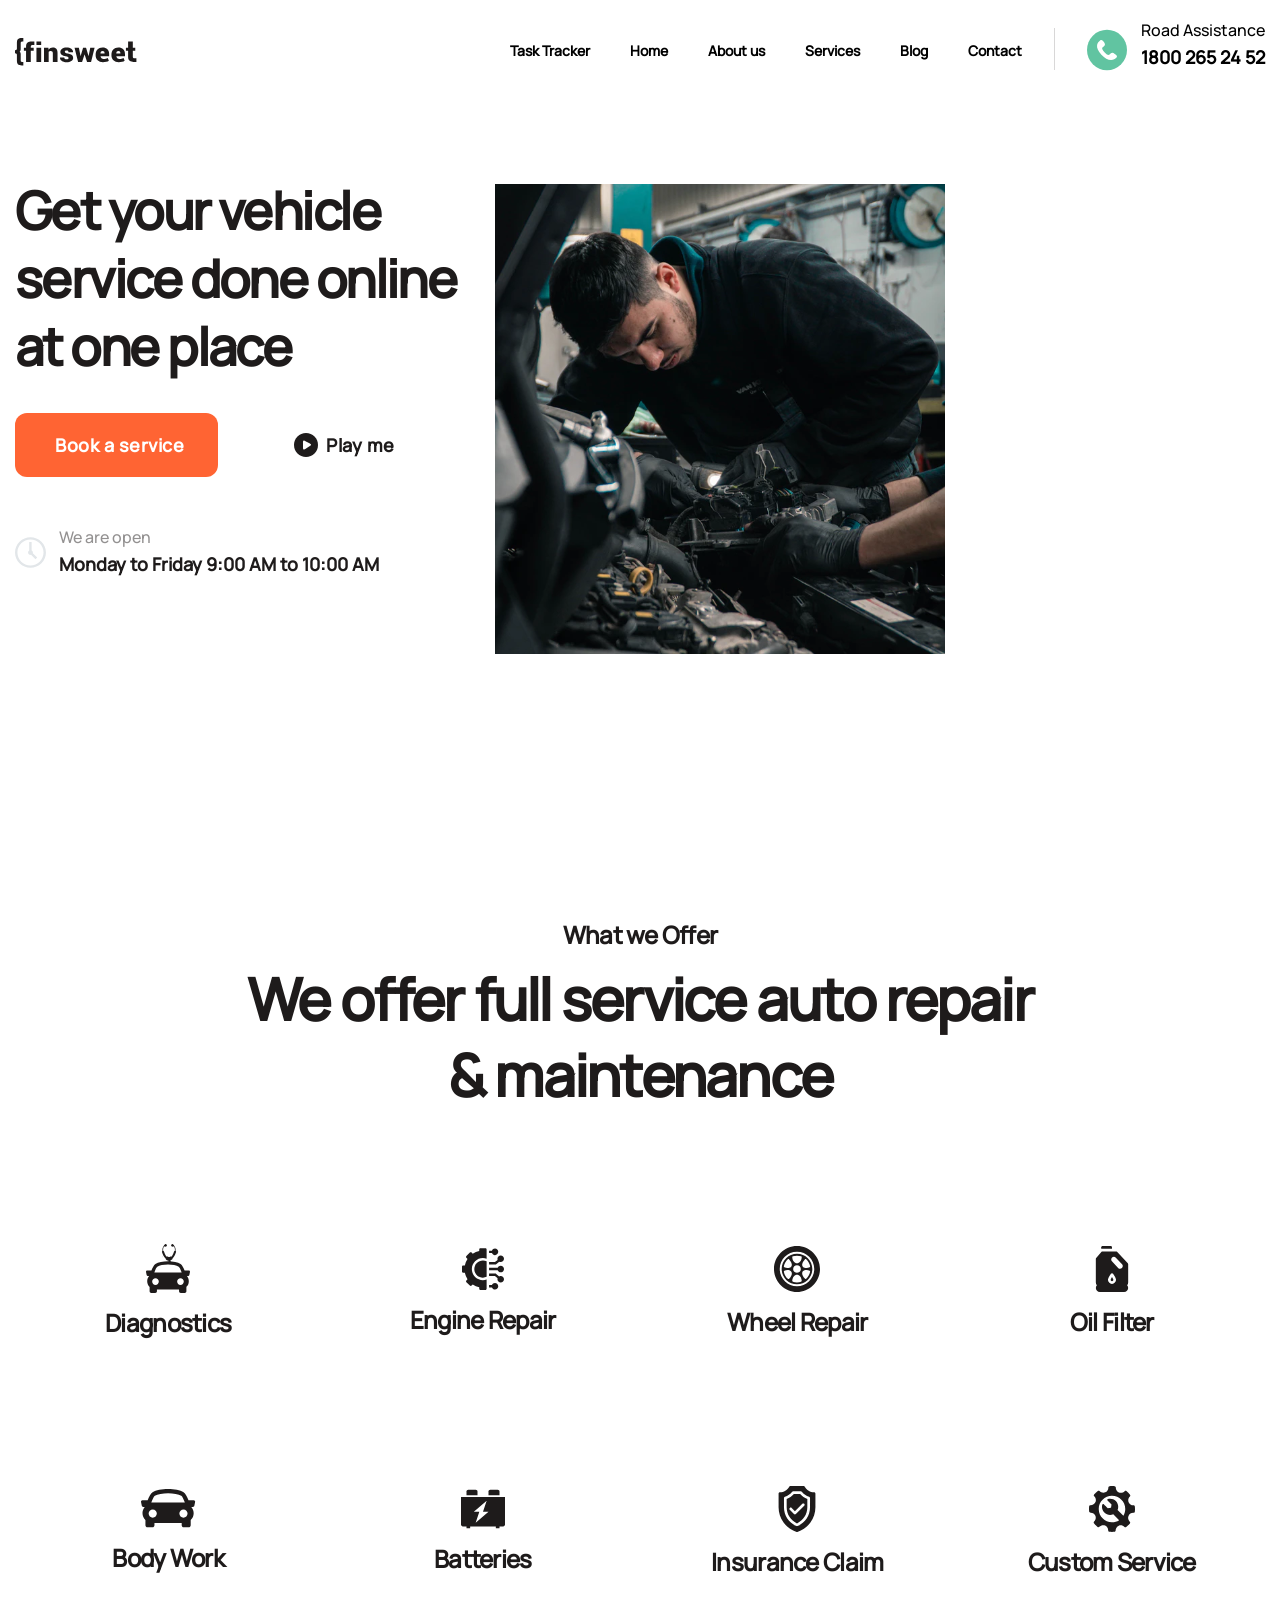
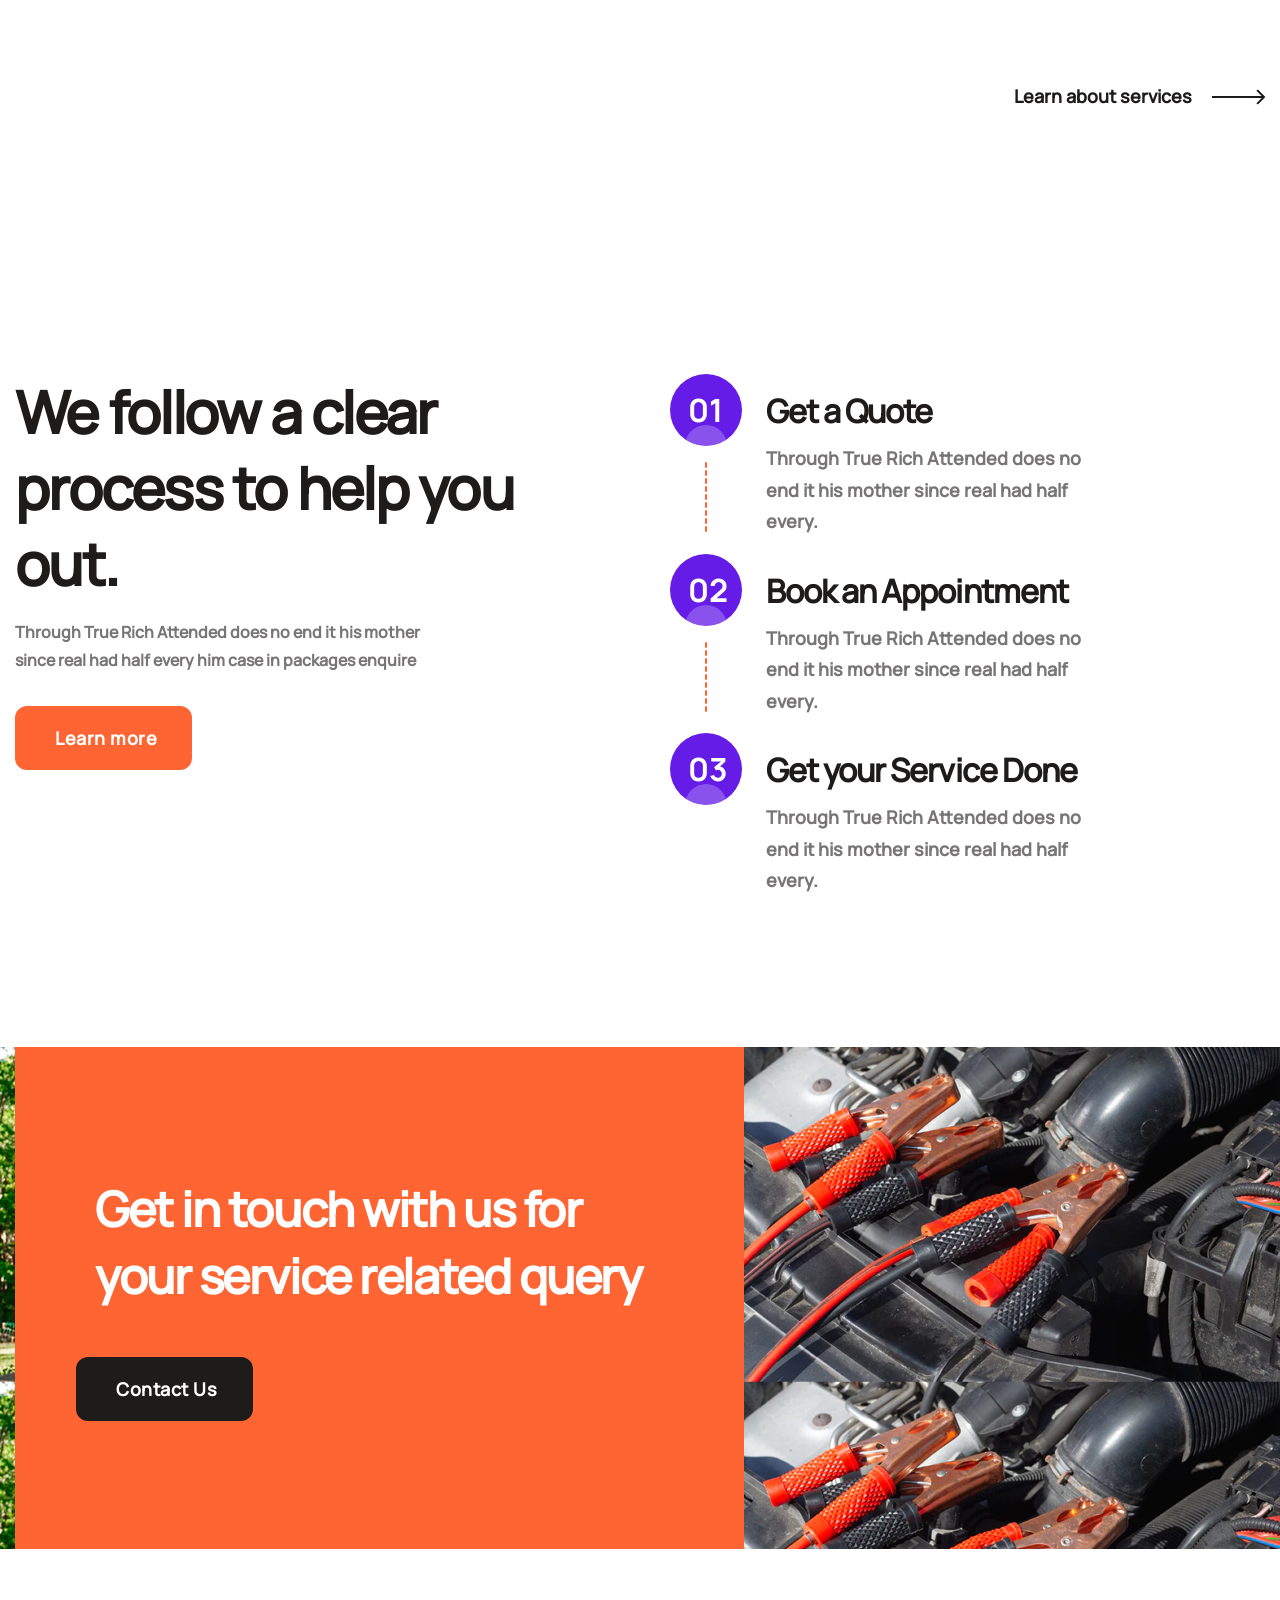
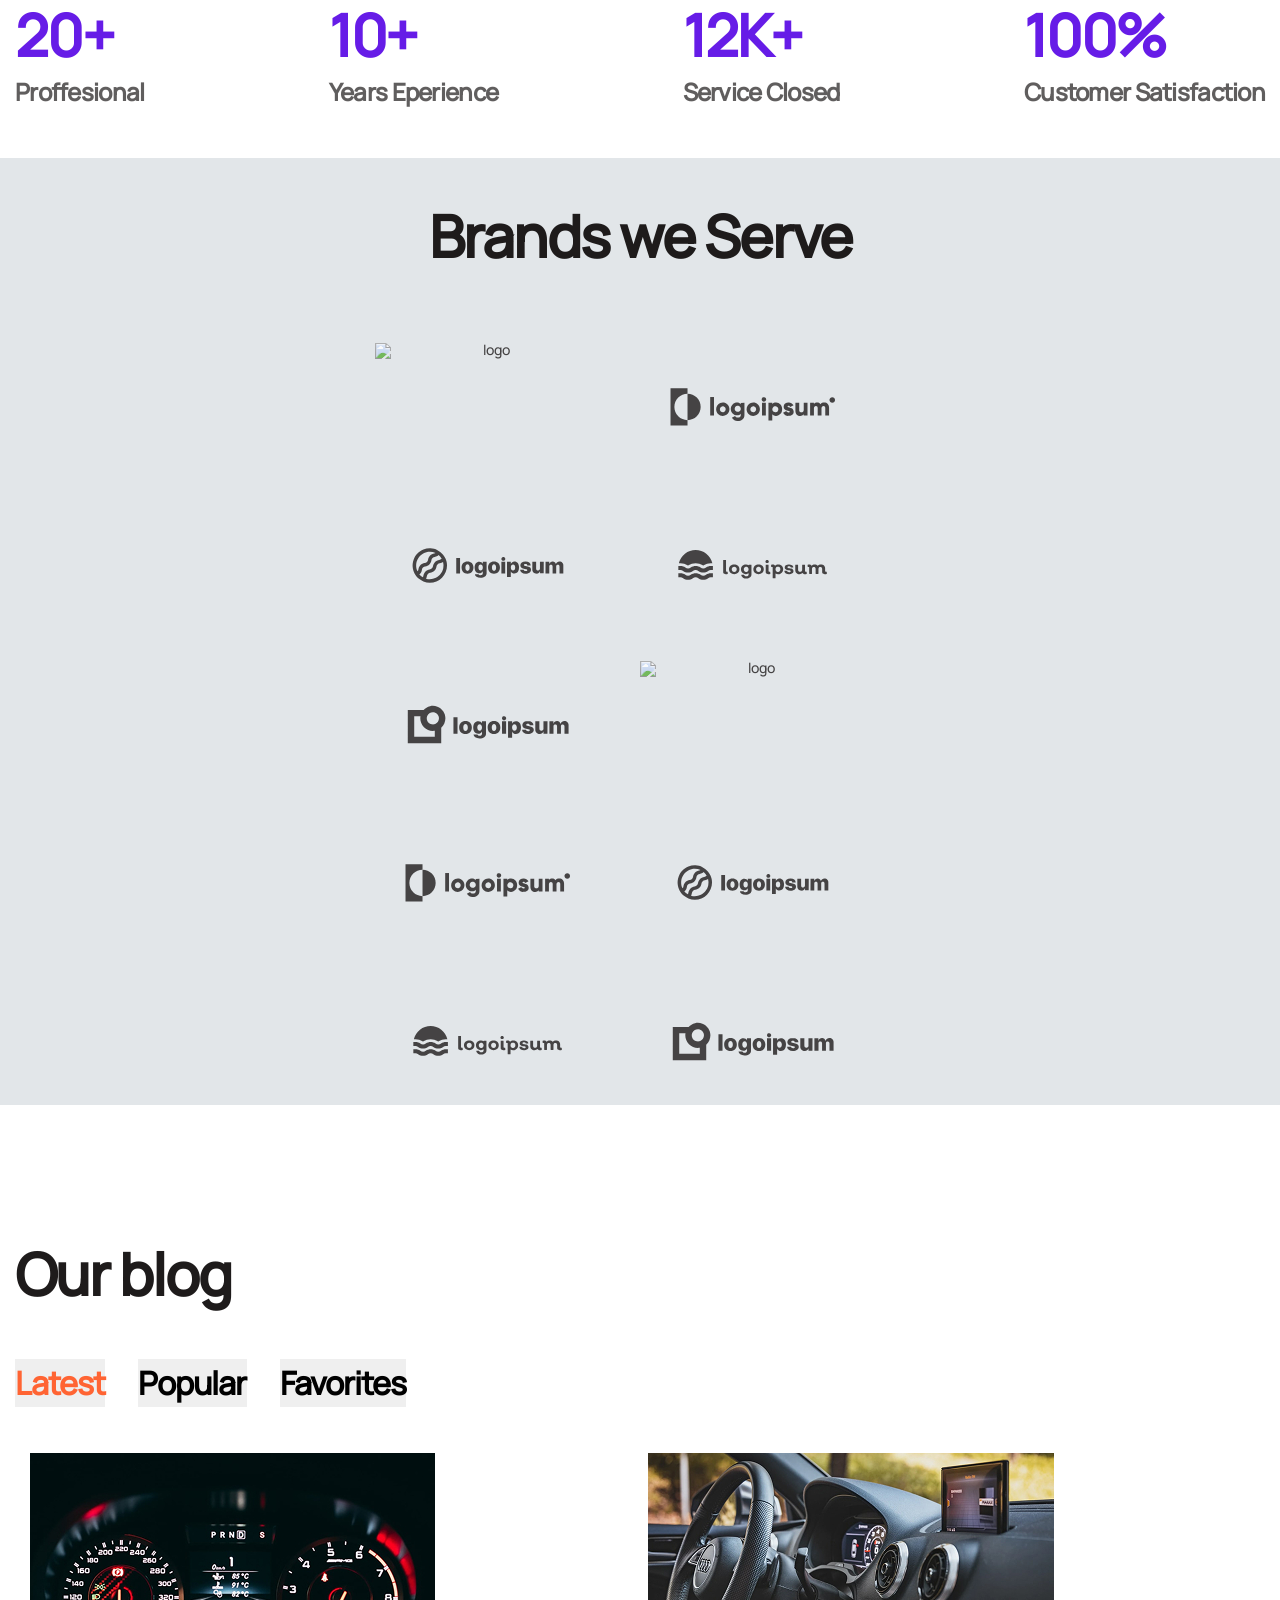
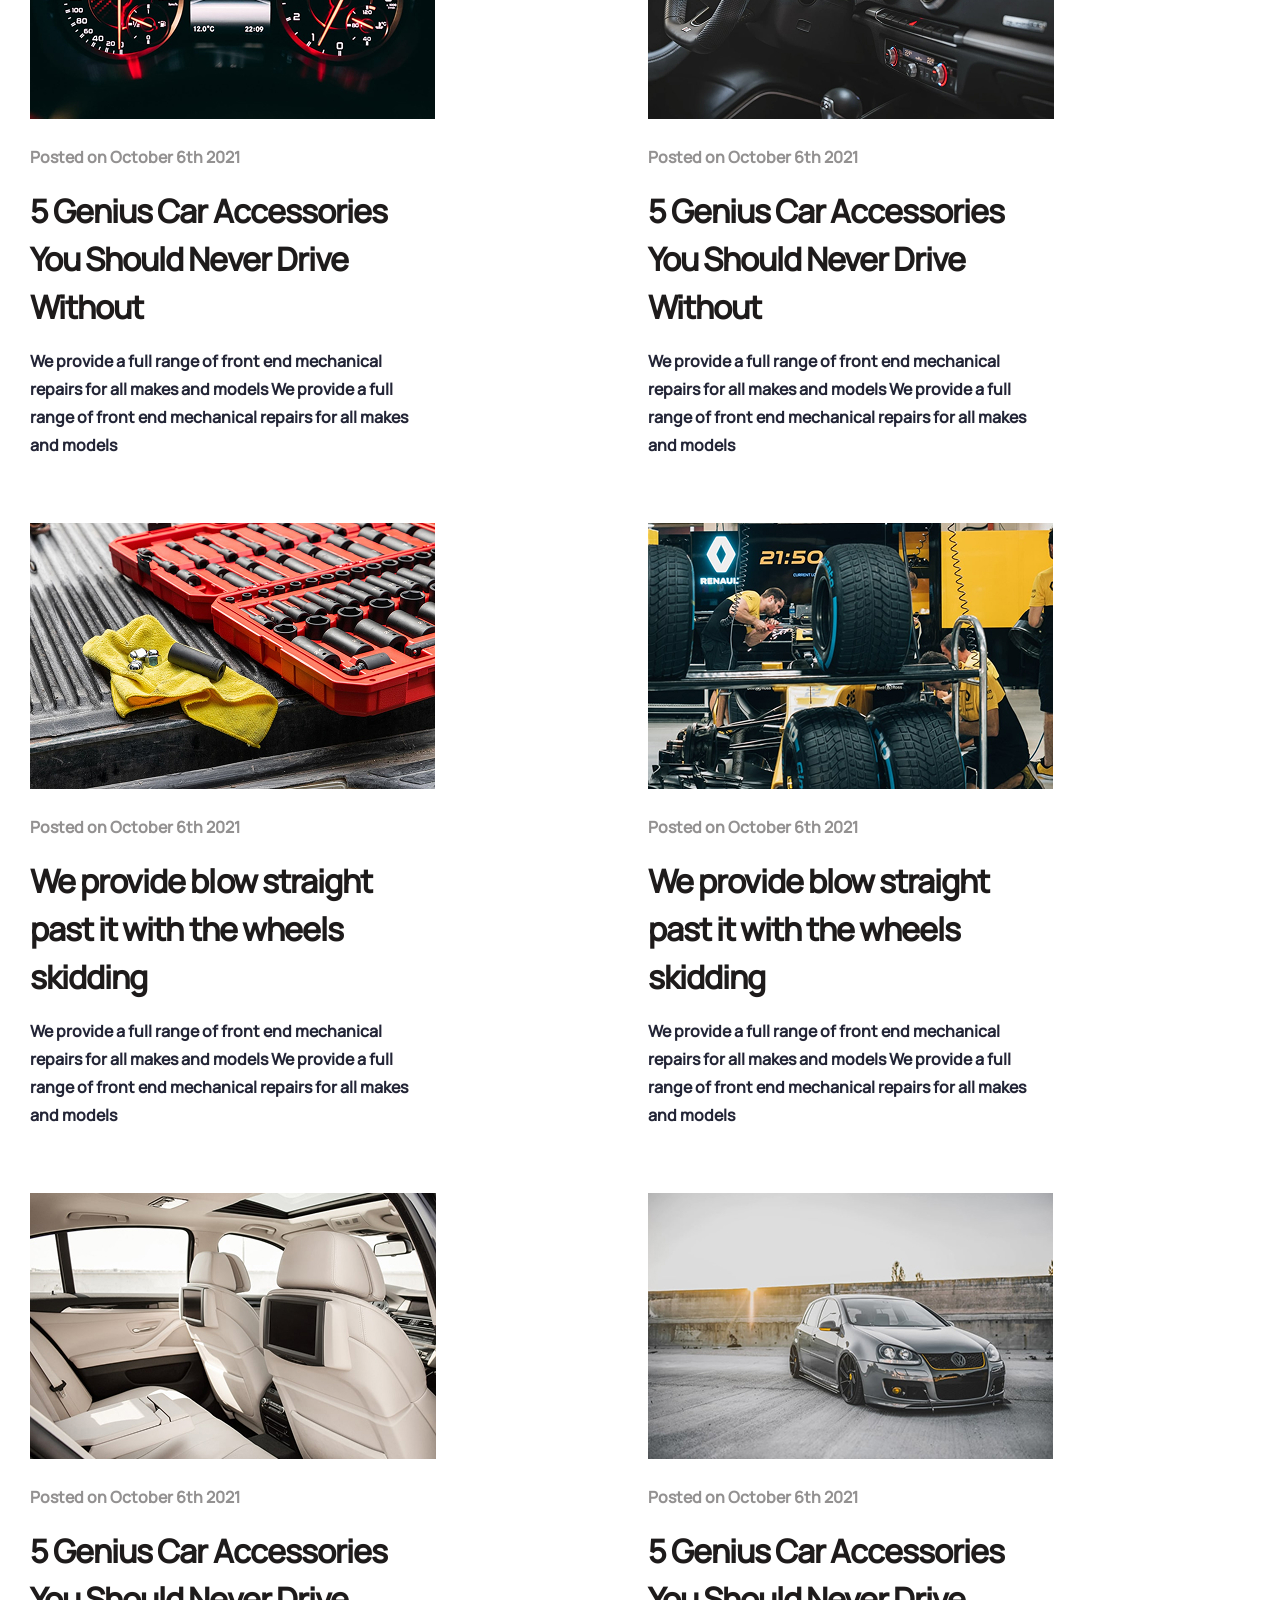
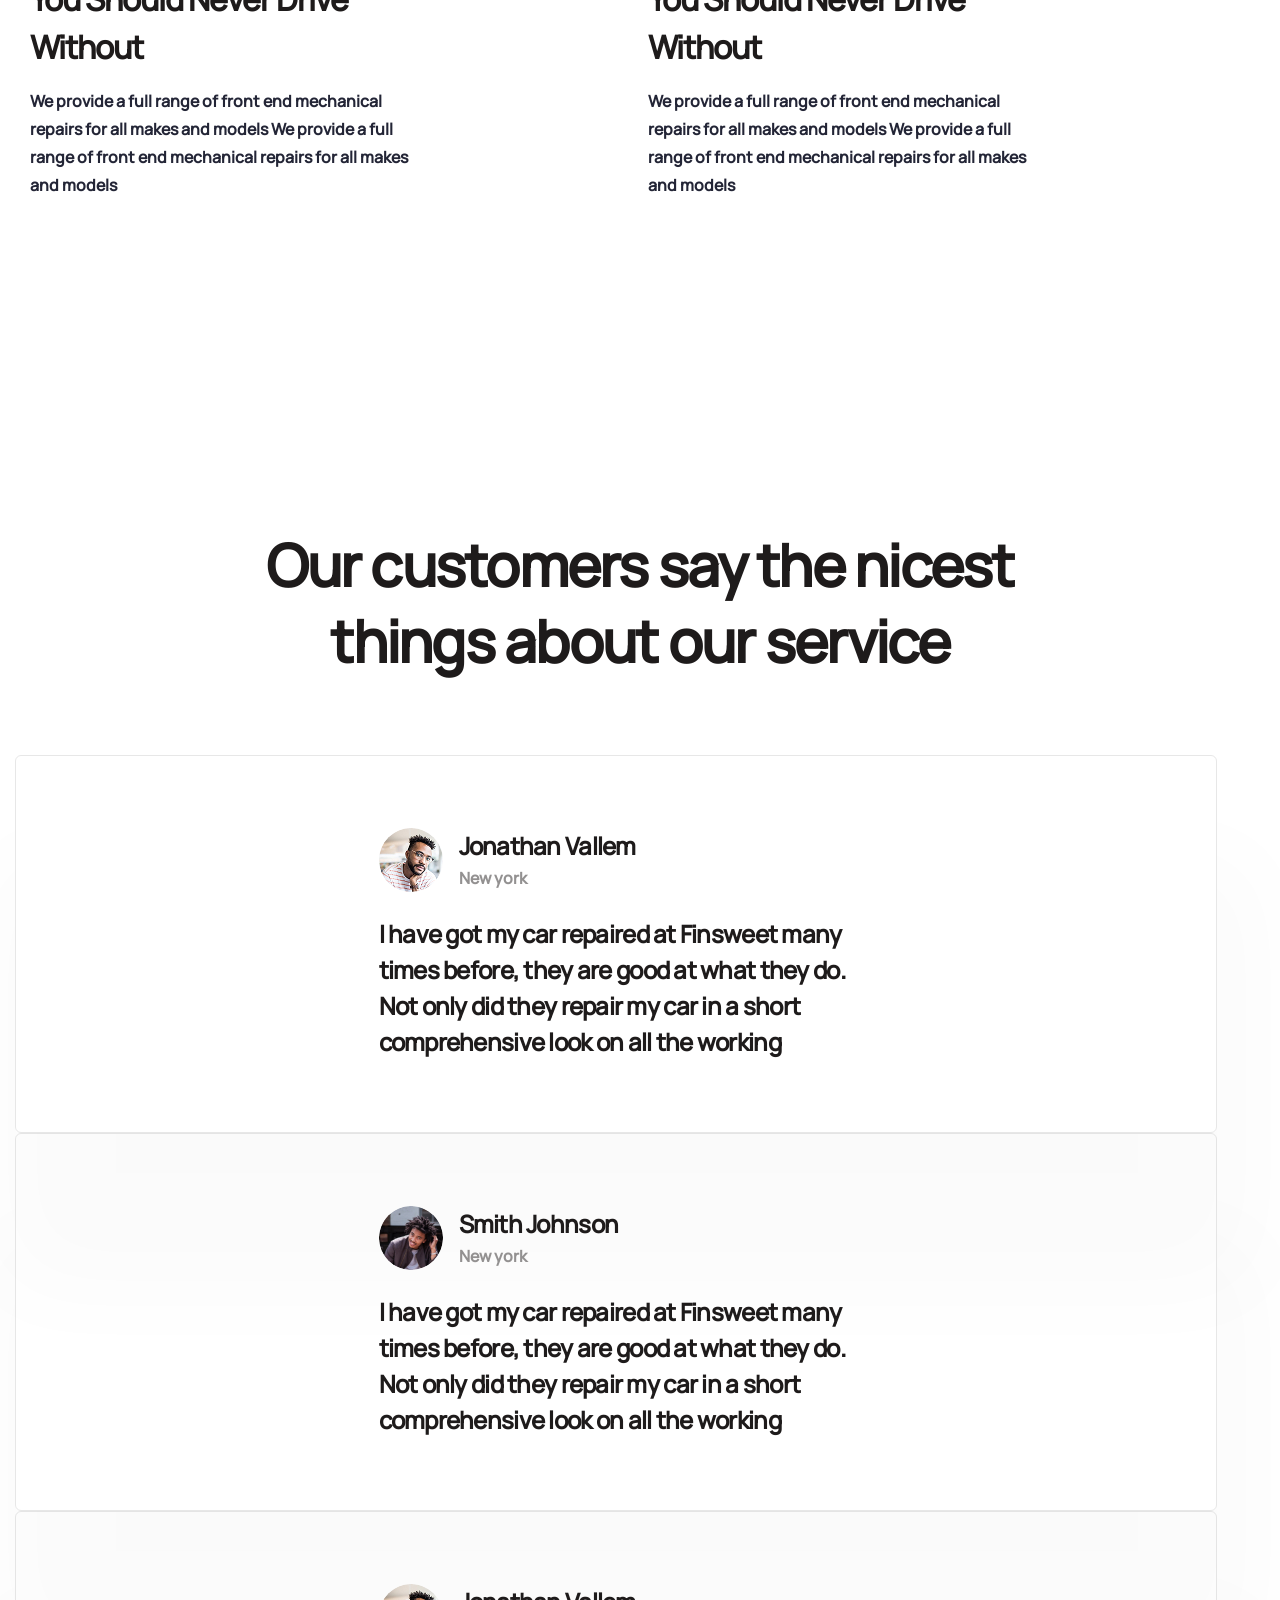
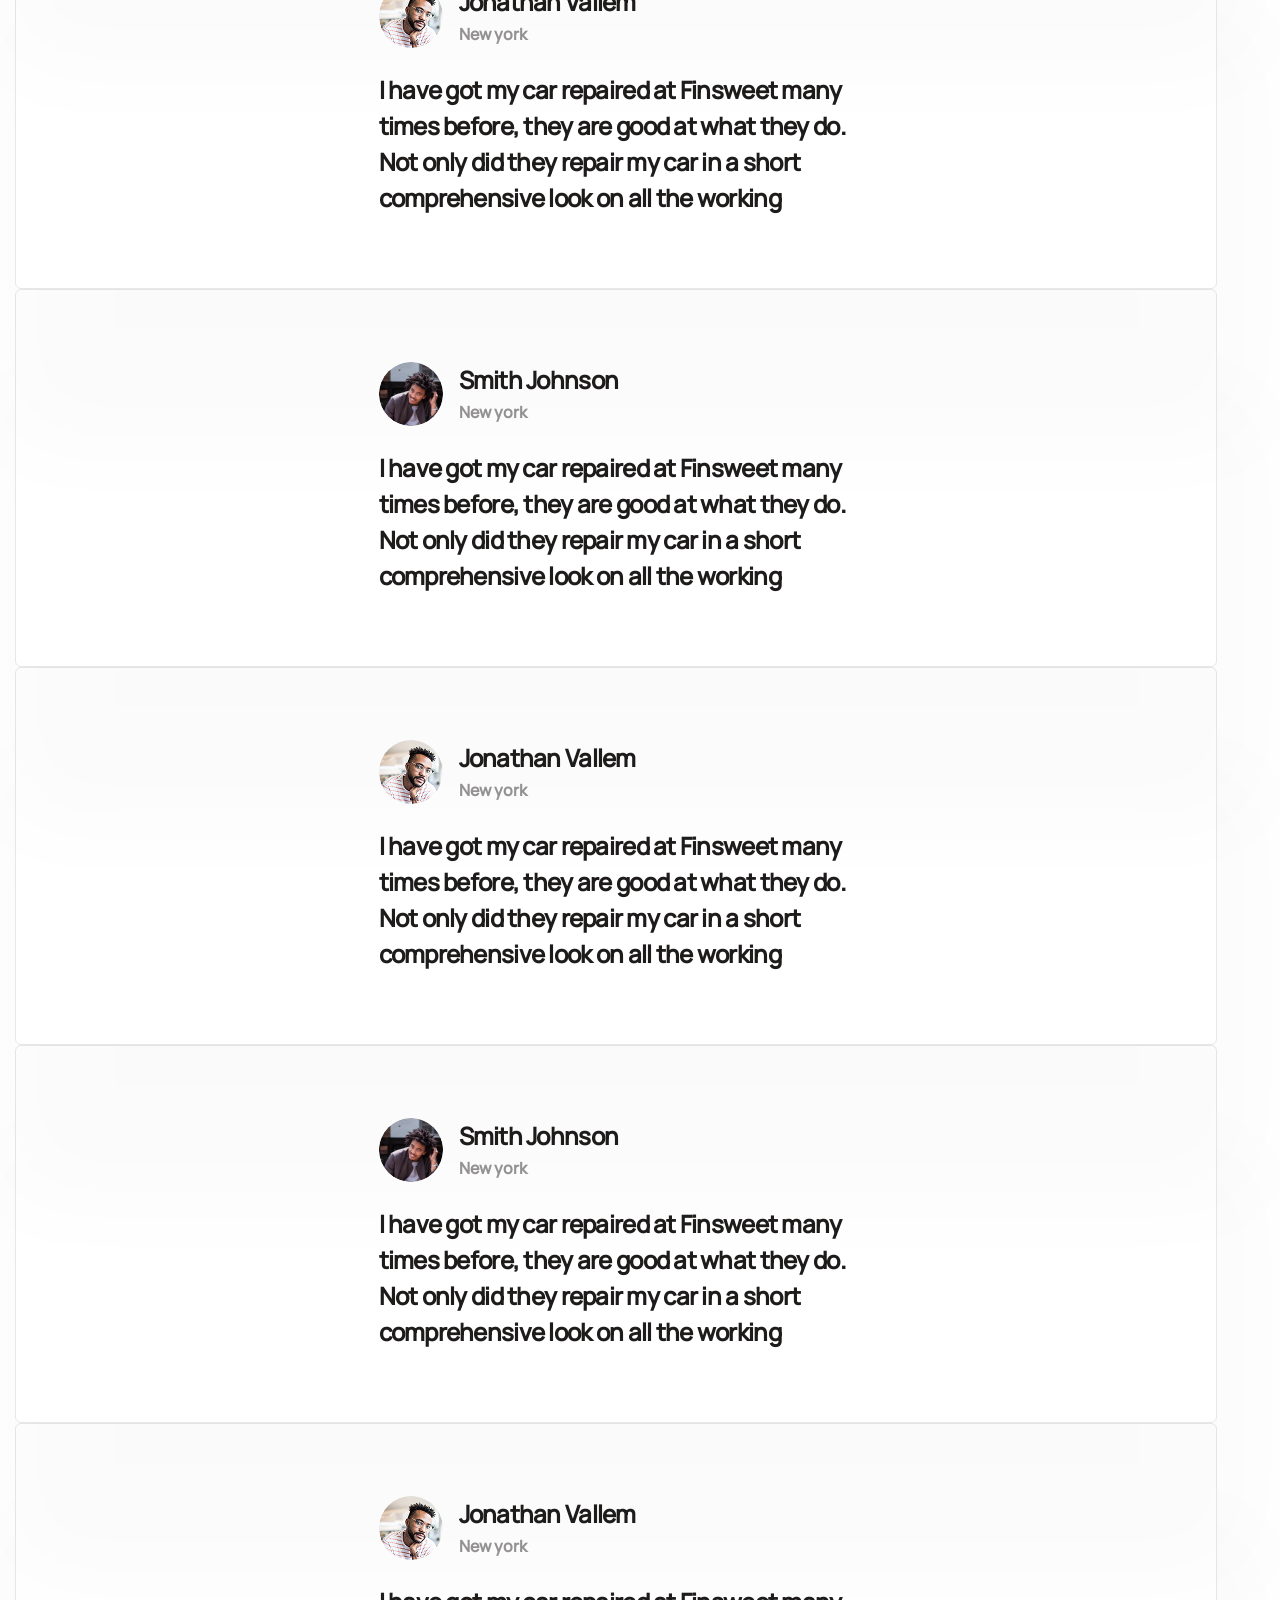
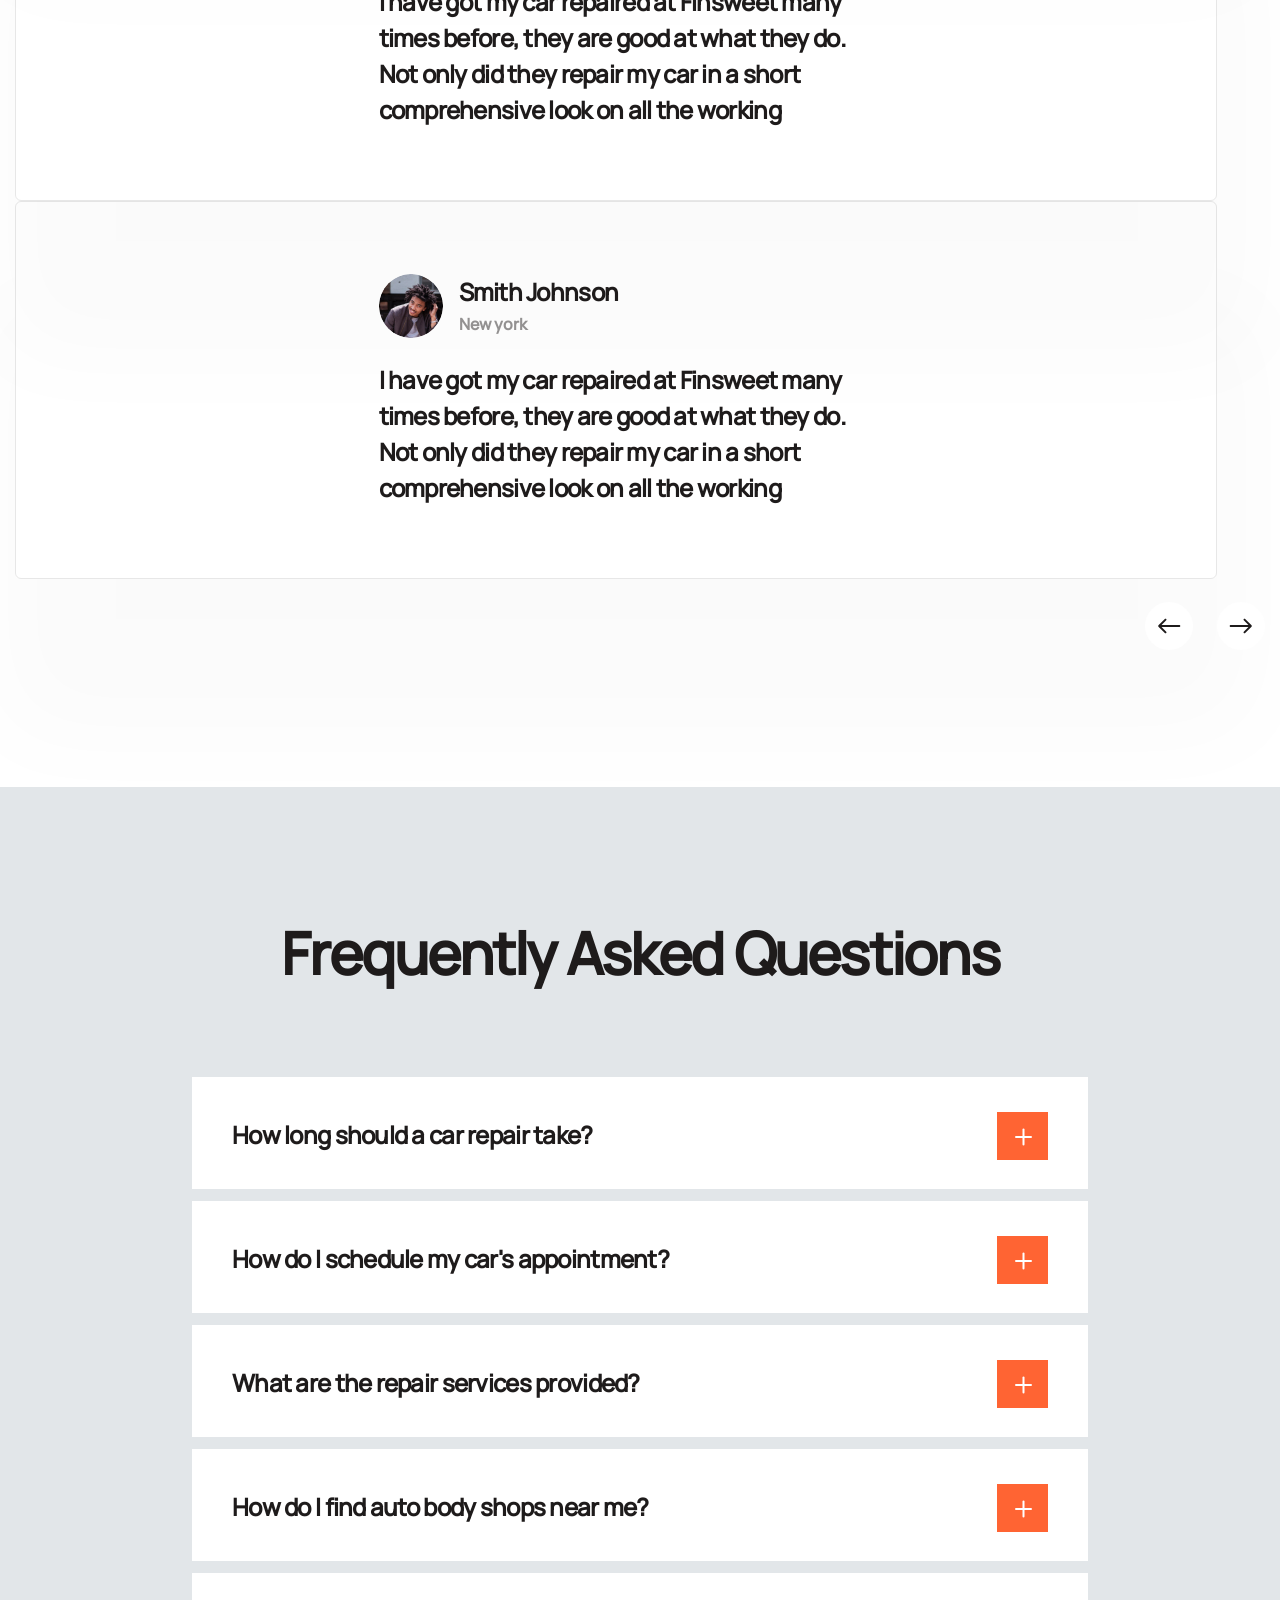
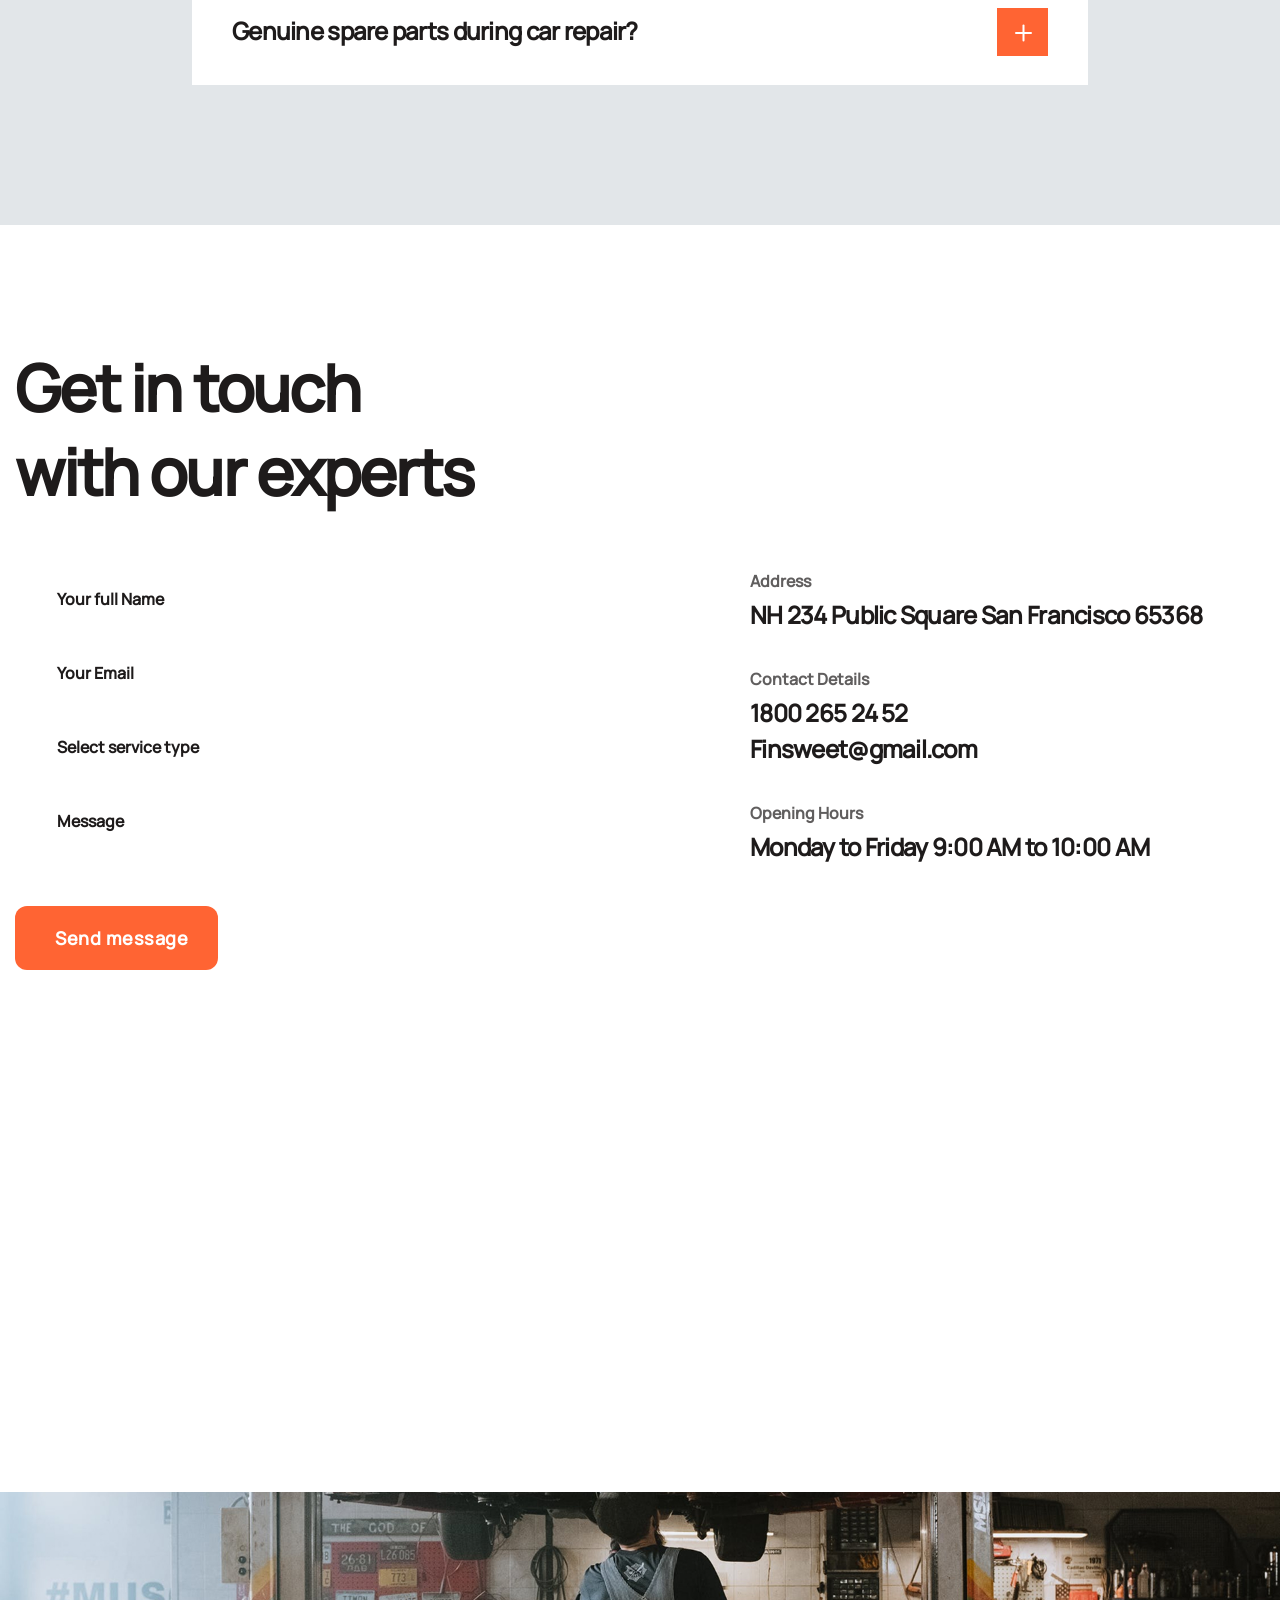
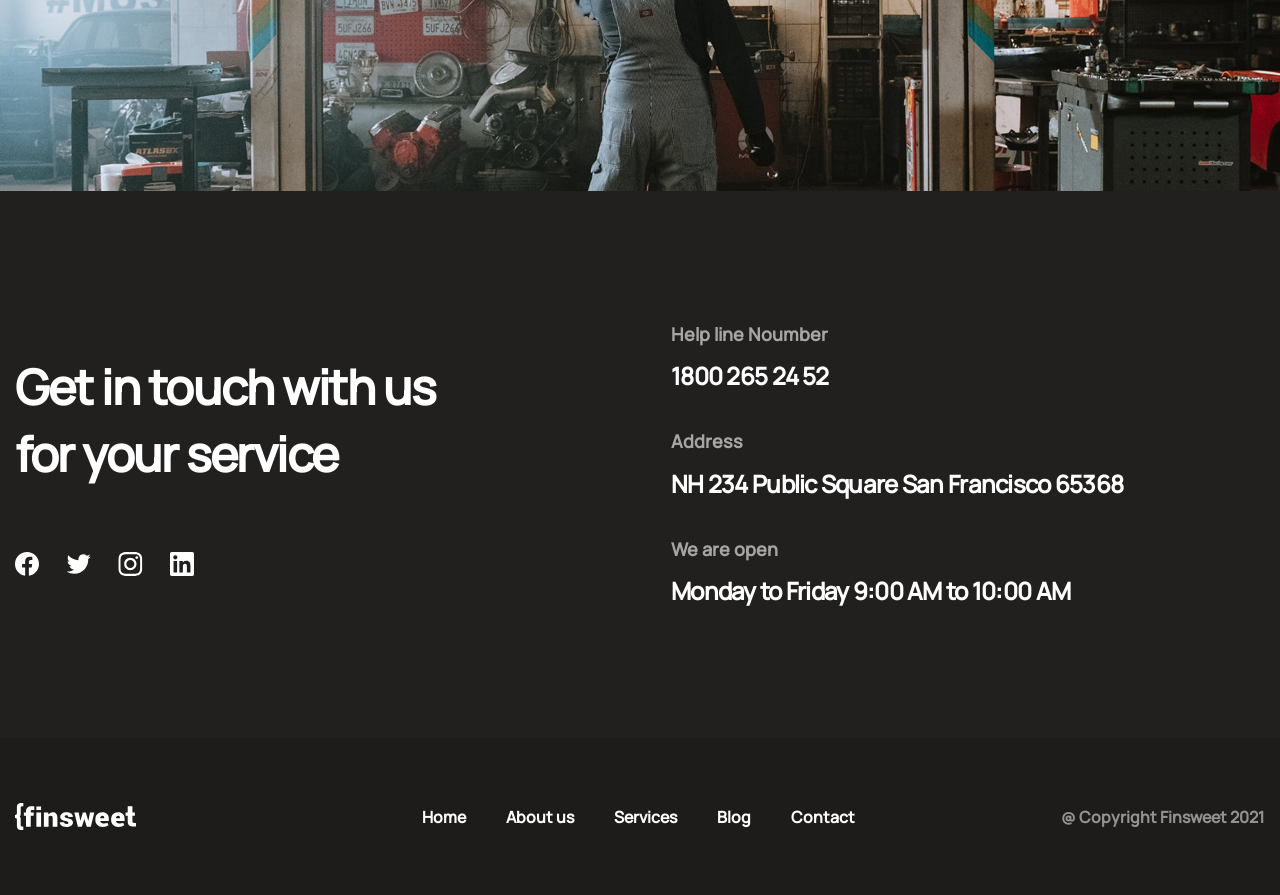
==== commit 110b369b: "New page" ====
--- a/index.html
+++ b/index.html
@@ -10,7 +10,8 @@
   <link rel="stylesheet" href="css/fonts.css">
   <link rel="stylesheet" href="css/reset.css">
   <link rel="stylesheet" href="css/style.css">
-  <title>Figma1</title>
+  <!-- <link rel="icon" href="/images/K84vnnzxmTQ.jpg"> -->
+  <title>Auto</title>
 </head>
 
 <body>
@@ -29,7 +30,10 @@
             <nav class="header__nav">
               <ul class="header__nav-list">
                 <li class="header__nav-item">
-                  <a class="header__nav-link" href="#">Home</a>
+                  <a class="header__nav-link" href="task.html">Task Tracker</a>
+                </li>
+                <li class="header__nav-item">
+                  <a class="header__nav-link" href="index.html">Home</a>
                 </li>
                 <li class="header__nav-item">
                   <a class="header__nav-link" href="#about">About us</a>
--- a/css/style.css
+++ b/css/style.css
@@ -85,6 +85,10 @@
   text-align: center;
 }
 
+.button:hover {
+  transform: scale(1.05);
+}
+
 .about__heading {
   max-width: 820px;
 }
@@ -183,10 +187,6 @@
 
 .header__content {
   margin-right: 30px;
-}
-
-.button:hover {
-  transform: scale(1.05);
 }
 
 .header__content-buttons {
@@ -1427,10 +1427,12 @@
   .footer__inner {
     display: inline-block;
   }
+
   .footer__inner-right {
     margin-left: 0px;
     margin-top: 60px;
   }
+
   /* ================================= ====================================== */
 }
 
@@ -1520,4 +1522,168 @@
   }
 
   /* ================================= ====================================== */
+}
+
+
+
+/* =================================Tack Trecker====================================== */
+/* =================================Tack Trecker====================================== */
+.header__top-inner-task {}
+
+.header__task {}
+
+.task__buttons {
+  display: flex;
+  justify-content: space-between;
+  align-items: center;
+}
+
+.task__buttons-add {
+  display: inline-block;
+  line-height: 64px;
+  font-weight: 600;
+  font-size: 18px;
+  letter-spacing: 0.5px;
+  padding: 0 40px;
+  color: #fff;
+  border-radius: 12px;
+  background-color: #FF6433;
+  white-space: nowrap;
+  transition: .3s;
+  max-width: 203px;
+  text-align: center;
+}
+
+.task__buttons-add:hover {
+  transform: scale(2.05);
+}
+
+.task__buttons-filters {
+  display: flex;
+}
+
+.task__buttons-filter {
+  font-weight: 600;
+  font-size: 20px;
+  line-height: 175%;
+  transition-duration: 0.2s;
+  margin-right: 20px;
+}
+
+.task__buttons-filter:hover {
+  color: #FF6433;
+  transform: scale(1.05);
+}
+
+.task__buttons-filter--active {
+  color: #FF6433;
+}
+
+.task__filter-btn {}
+
+.task__content {}
+
+.task__content-box {
+  margin-top: 40px;
+  display: flex;
+  flex-direction: column;
+  font-weight: 600;
+  font-size: 18px;
+  letter-spacing: 0.5px;
+  padding: 40px 40px;
+  color: #fff;
+  border-radius: 62px;
+  background-color: #FF6433;
+  transition: .3s;
+  width: 400px;
+  height: 600px;
+}
+
+.task__box-heading {
+  font-weight: 800;
+  font-size: 40px;
+  line-height: 131%;
+  letter-spacing: -0.03em;
+  color: rgb(229, 255, 0);
+}
+
+.task__box-title {
+  margin-top: 44px;
+}
+
+.task__box-inf {
+  margin-top: auto;
+}
+
+.task__form {
+  display: flex;
+  flex-direction: column;
+  padding: 18px 18px;
+  position: fixed;
+  top: 0;
+  right: 0;
+  bottom: 0;
+  background-color: #fff;
+  z-index: 100;
+  min-width: 320px;
+  transform: translateX(100%);
+  transition: all .3s;
+}
+
+.task__form--show {
+  transform: translateX(0%);
+  visibility: visible;
+  opacity: 1;
+}
+.task__form-header {
+  font-weight: 700;
+  font-size: 48px;
+  line-height: 140%;
+  letter-spacing: -0.03em;
+  max-width: 463px;
+  margin-bottom: 20px;
+}
+.task__form-label {
+  margin-top: 20px;
+}
+
+.task__form-input {
+  transition: all .20s;
+  border-radius: 20px;
+  width: 624px;
+  height: 72px;
+  font-weight: 600;
+  font-size: 16px;
+  line-height: 175%;
+  color: var(--black);
+  box-sizing: border-box;
+  padding: 0 40px;
+  background-color: #f2f2f2;;
+}
+.task__form-textarea {
+  height: 216px;
+  padding: 10px 40px;
+}
+.task__form-input:focus{
+border-bottom: 4px solid #000000;
+}
+.task__buttons-save {
+  display: inline-block;
+  margin-left: auto;
+  margin-top: 20px;
+  line-height: 64px;
+  font-weight: 600;
+  font-size: 18px;
+  letter-spacing: 0.5px;
+  padding: 0 40px;
+  color: #fff;
+  border-radius: 12px;
+  background-color: #FF6433;
+  white-space: nowrap;
+  transition: .3s;
+  max-width: 203px;
+  text-align: center;
+}
+.task__buttons-save:hover {
+  transform: scale(1.05);
 }
